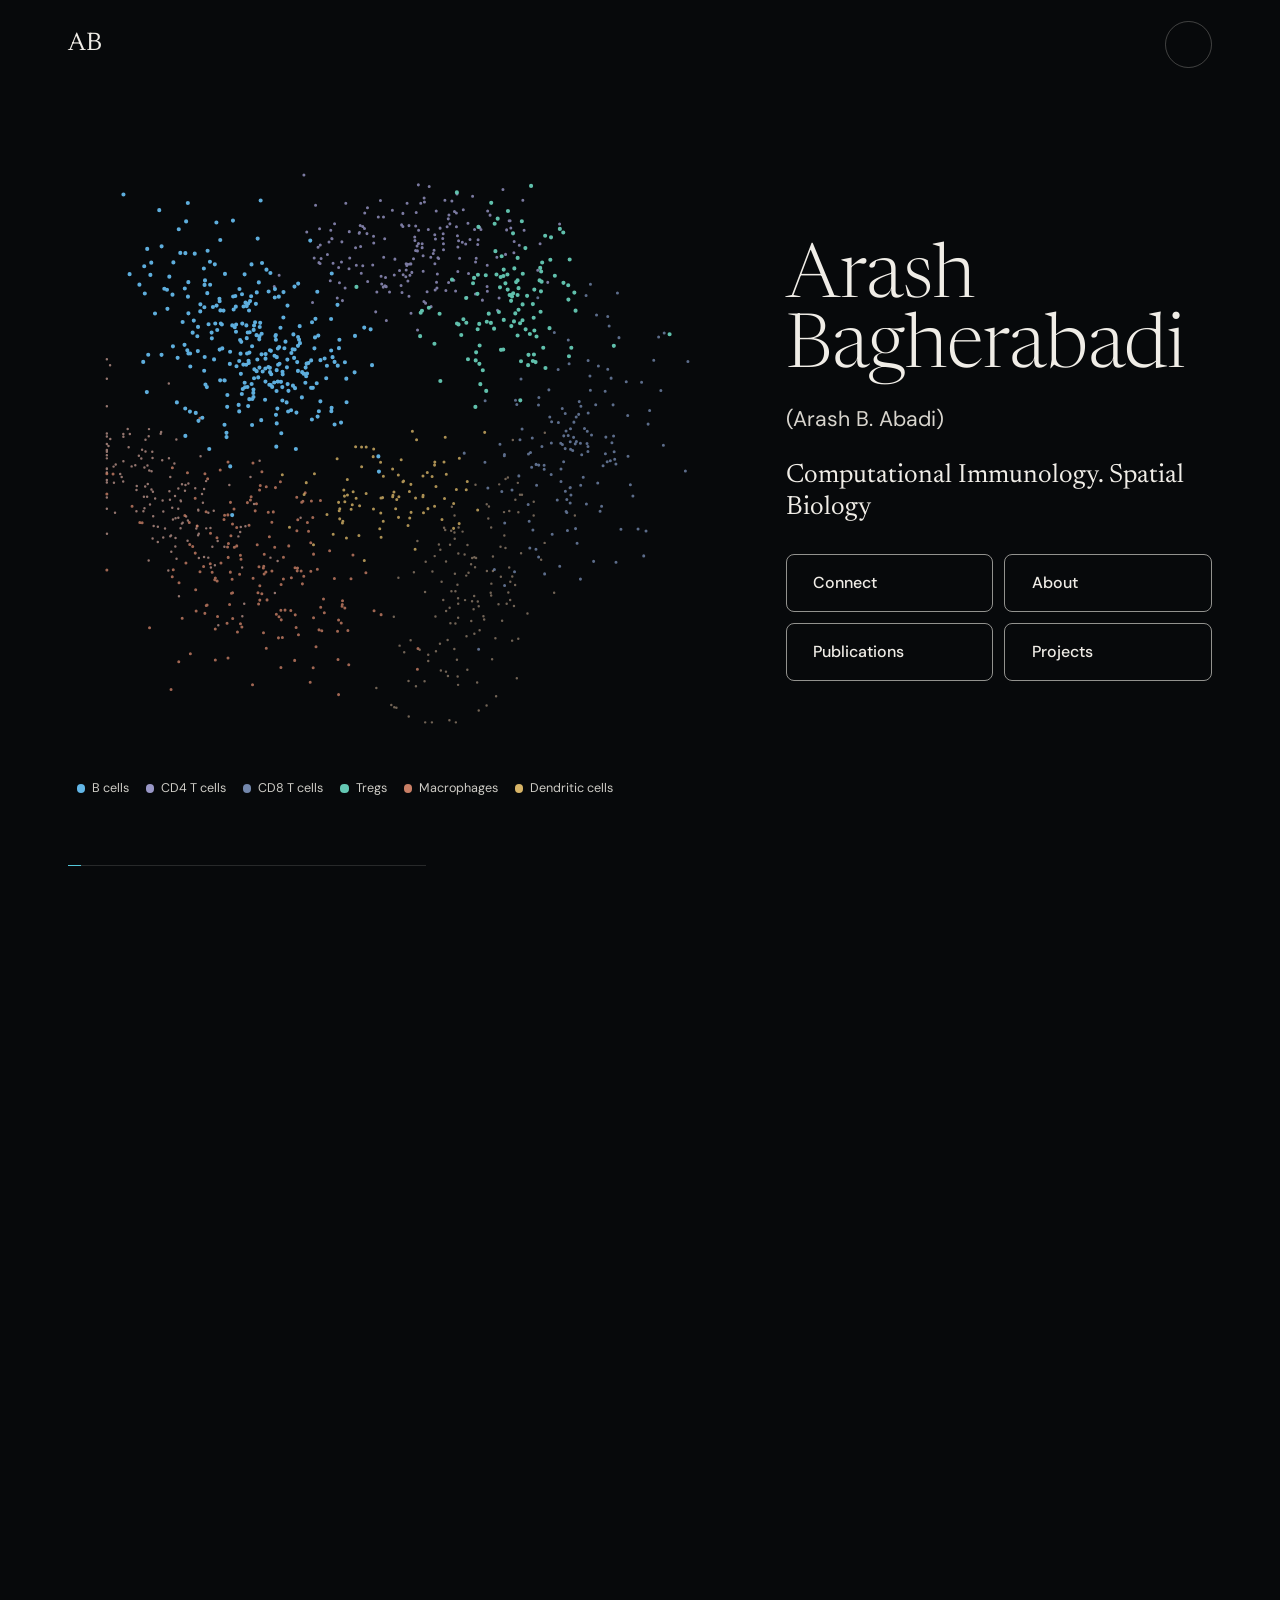
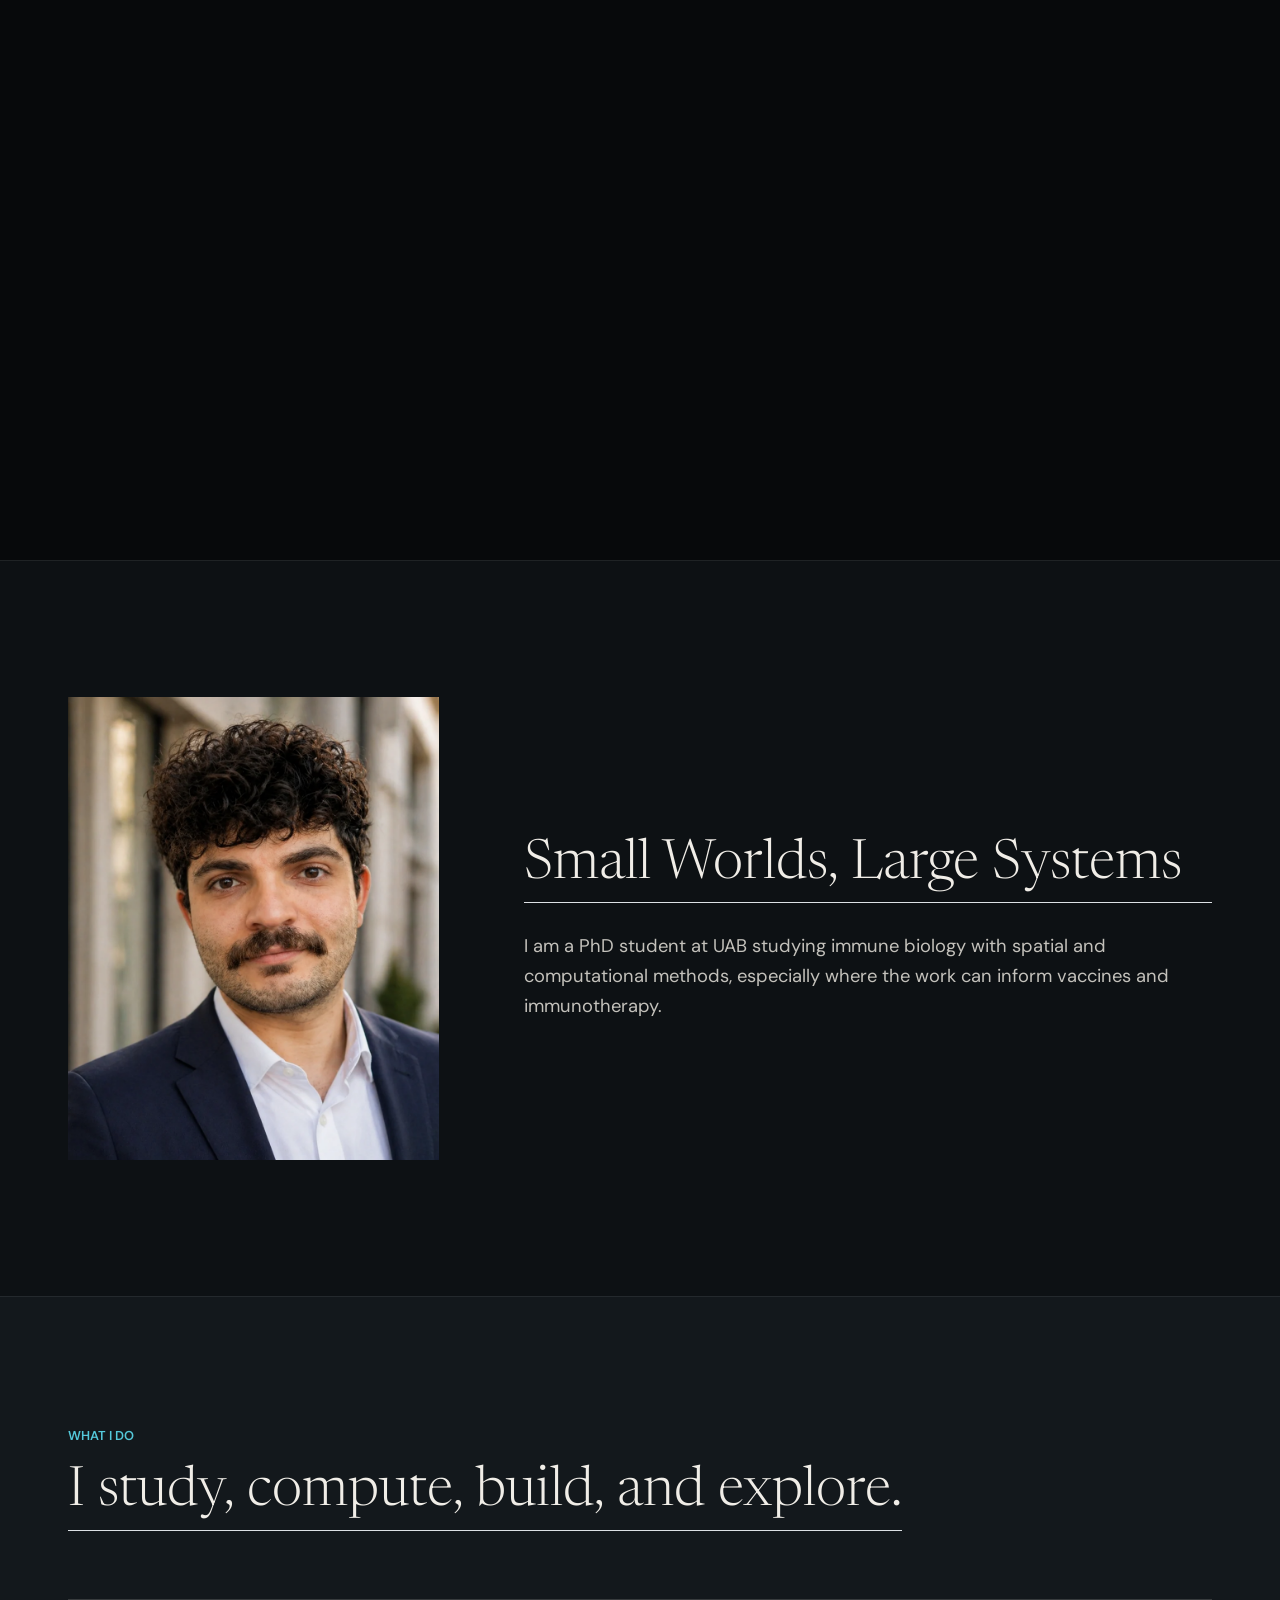
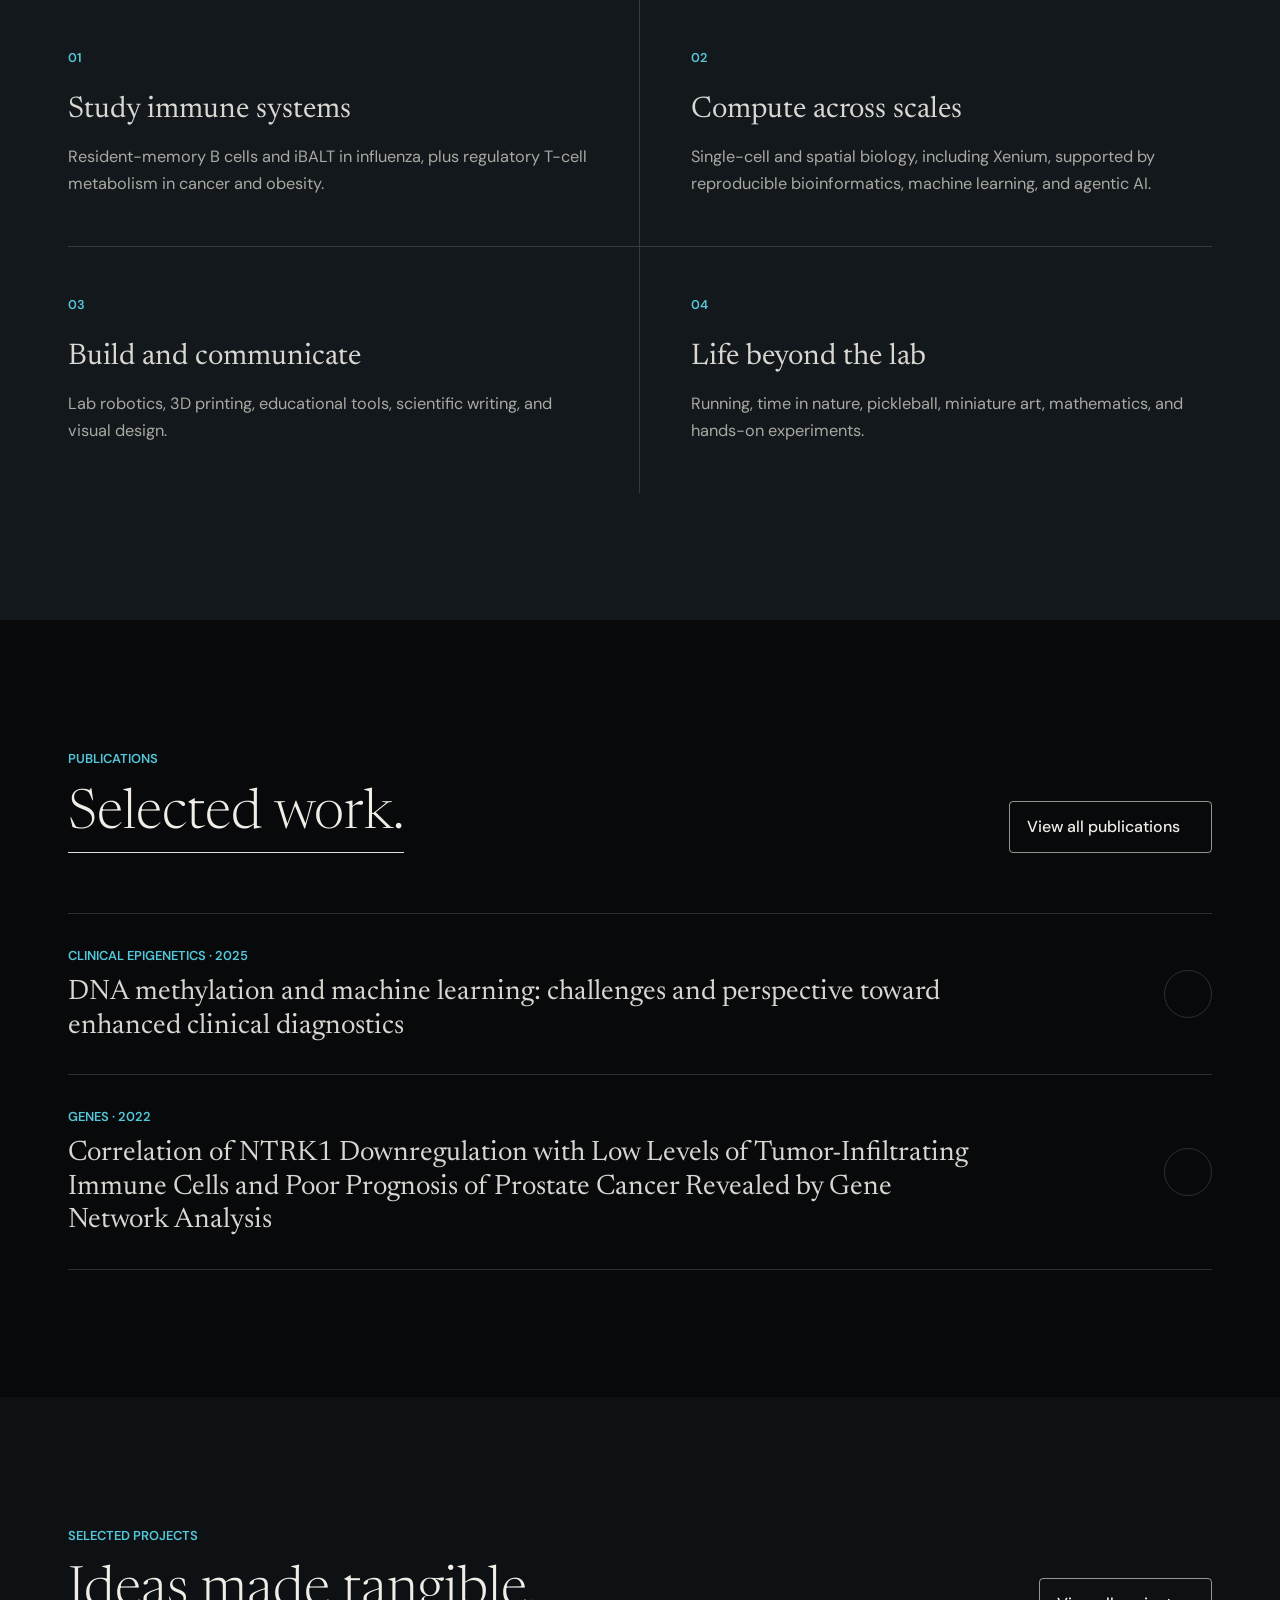
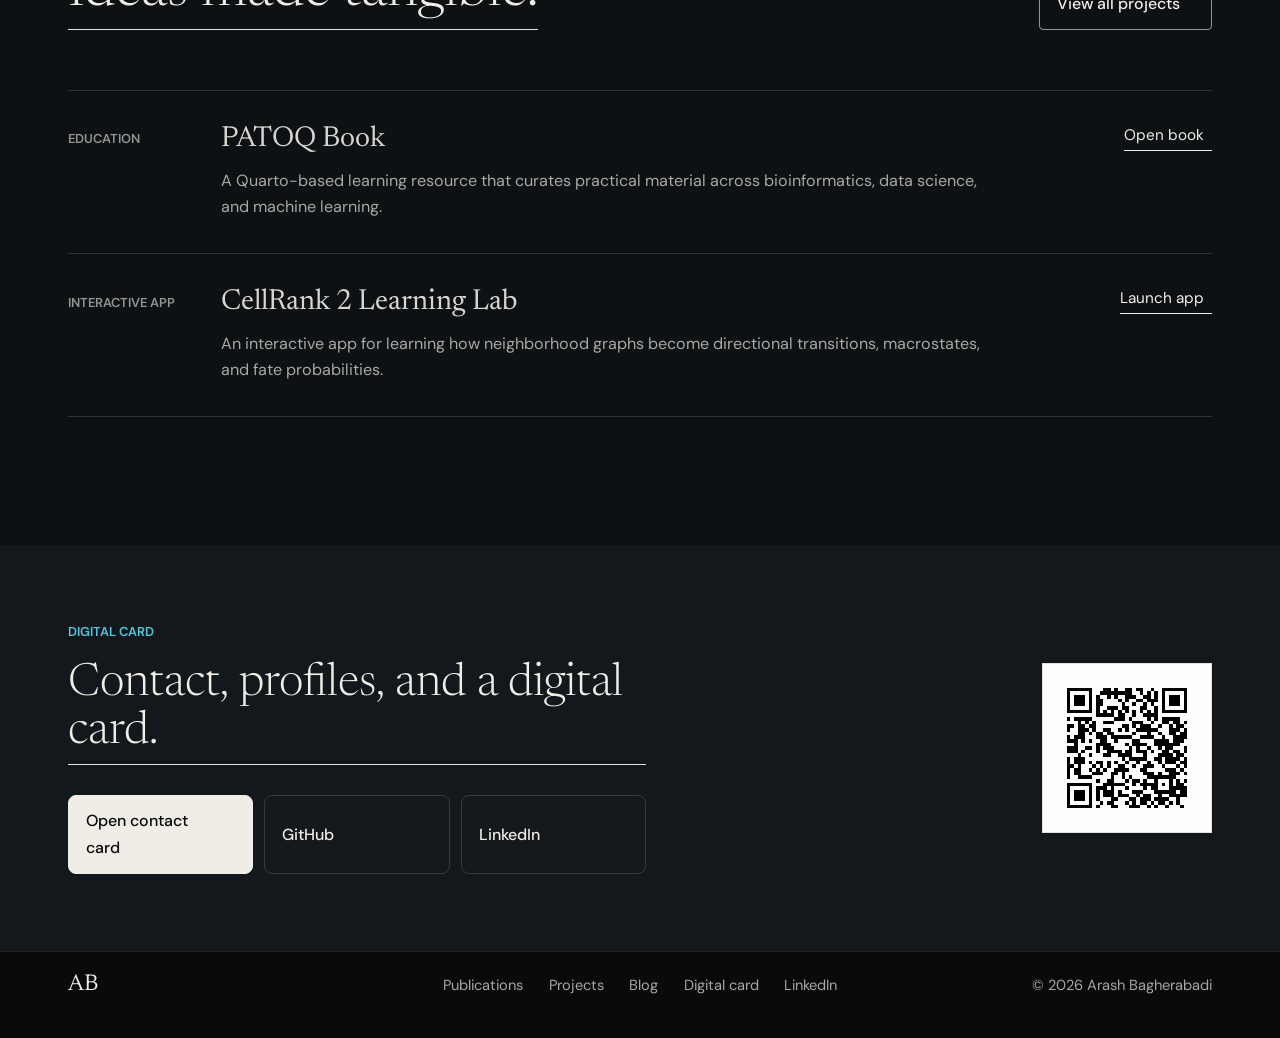
==== docs/index.html @ 936f06ff "animation updated" ====
<!DOCTYPE html>
<html xmlns="http://www.w3.org/1999/xhtml" lang="en" xml:lang="en"><head>

<meta charset="utf-8">
<meta name="generator" content="quarto-1.7.32">

<meta name="viewport" content="width=device-width, initial-scale=1.0, user-scalable=yes">

<meta name="description" content="Arash Bagherabadi (Arash B. Abadi) explores spatial biology, immunology, computation, scientific machine learning, robotics, and educational making.">

<title>Arash Bagherabadi</title>
<style>
code{white-space: pre-wrap;}
span.smallcaps{font-variant: small-caps;}
div.columns{display: flex; gap: min(4vw, 1.5em);}
div.column{flex: auto; overflow-x: auto;}
div.hanging-indent{margin-left: 1.5em; text-indent: -1.5em;}
ul.task-list{list-style: none;}
ul.task-list li input[type="checkbox"] {
  width: 0.8em;
  margin: 0 0.8em 0.2em -1em; /* quarto-specific, see https://github.com/quarto-dev/quarto-cli/issues/4556 */ 
  vertical-align: middle;
}
</style>


<script src="site_libs/quarto-nav/quarto-nav.js"></script>
<script src="site_libs/clipboard/clipboard.min.js"></script>
<script src="site_libs/quarto-search/autocomplete.umd.js"></script>
<script src="site_libs/quarto-search/fuse.min.js"></script>
<script src="site_libs/quarto-search/quarto-search.js"></script>
<meta name="quarto:offset" content="./">
<script src="site_libs/quarto-html/quarto.js" type="module"></script>
<script src="site_libs/quarto-html/tabsets/tabsets.js" type="module"></script>
<script src="site_libs/quarto-html/popper.min.js"></script>
<script src="site_libs/quarto-html/tippy.umd.min.js"></script>
<link href="site_libs/quarto-html/tippy.css" rel="stylesheet">
<link href="site_libs/quarto-html/quarto-syntax-highlighting-37eea08aefeeee20ff55810ff984fec1.css" rel="stylesheet" id="quarto-text-highlighting-styles">
<script src="site_libs/bootstrap/bootstrap.min.js"></script>
<link href="site_libs/bootstrap/bootstrap-icons.css" rel="stylesheet">
<link href="site_libs/bootstrap/bootstrap-7ab7eb6f69b5f1660abf394e13e363fe.min.css" rel="stylesheet" append-hash="true" id="quarto-bootstrap" data-mode="light">
<script id="quarto-search-options" type="application/json">{
  "location": "sidebar",
  "copy-button": false,
  "collapse-after": 3,
  "panel-placement": "start",
  "type": "textbox",
  "limit": 50,
  "keyboard-shortcut": [
    "f",
    "/",
    "s"
  ],
  "show-item-context": false,
  "language": {
    "search-no-results-text": "No results",
    "search-matching-documents-text": "matching documents",
    "search-copy-link-title": "Copy link to search",
    "search-hide-matches-text": "Hide additional matches",
    "search-more-match-text": "more match in this document",
    "search-more-matches-text": "more matches in this document",
    "search-clear-button-title": "Clear",
    "search-text-placeholder": "",
    "search-detached-cancel-button-title": "Cancel",
    "search-submit-button-title": "Submit",
    "search-label": "Search"
  }
}</script>


<link rel="stylesheet" href="styles.css">
<meta property="og:title" content="Arash Bagherabadi">
<meta property="og:description" content="Arash Bagherabadi (Arash B. Abadi) explores spatial biology, immunology, computation, scientific machine learning, robotics, and educational making.">
<meta property="og:image" content="https://arashabadi.github.io/images/hero-spatial-girih.webp">
<meta property="og:site_name" content="Arash Bagherabadi">
<meta name="twitter:title" content="Arash Bagherabadi">
<meta name="twitter:description" content="Arash Bagherabadi (Arash B. Abadi) explores spatial biology, immunology, computation, scientific machine learning, robotics, and educational making.">
<meta name="twitter:image" content="https://arashabadi.github.io/images/hero-spatial-girih.webp">
<meta name="twitter:card" content="summary_large_image">
</head>

<body class="home-page quarto-light">

<div id="quarto-search-results"></div>
<!-- content -->
<div id="quarto-content" class="quarto-container page-columns page-rows-contents page-layout-full">
<!-- sidebar -->
<!-- margin-sidebar -->
    
<!-- main -->
<main class="content column-page" id="quarto-document-content"><header id="title-block-header" class="quarto-title-block"><h1 class="title display-7">Arash Bagherabadi</h1></header>
<script type="application/ld+json">
{
  "@context": "https://schema.org",
  "@graph": [
    {
      "@type": "Person",
      "@id": "https://arashabadi.github.io/#person",
      "name": "Arash Bagherabadi",
      "alternateName": "Arash B. Abadi",
      "url": "https://arashabadi.github.io/",
      "image": "https://arashabadi.github.io/images/profile-professional.webp",
      "jobTitle": "PhD Student",
      "affiliation": {
        "@type": "CollegeOrUniversity",
        "name": "University of Alabama at Birmingham",
        "url": "https://www.uab.edu/"
      },
      "sameAs": [
        "https://orcid.org/0000-0003-3036-5687",
        "https://scholar.google.com/citations?user=Jk-OzNQAAAAJ&hl=en",
        "https://www.linkedin.com/in/arashbagherabadi",
        "https://github.com/arashabadi",
        "https://x.com/arash_b_abadi"
      ],
      "knowsAbout": [
        "Spatial biology",
        "Computational immunology",
        "Single-cell bioinformatics",
        "Machine learning",
        "Agentic AI",
        "Laboratory robotics",
        "3D printing",
        "Science education"
      ]
    },
    {
      "@type": "WebSite",
      "@id": "https://arashabadi.github.io/#website",
      "url": "https://arashabadi.github.io/",
      "name": "Arash Bagherabadi",
      "alternateName": "Small Worlds, Large Systems",
      "description": "Spatial biology, computational immunology, scientific machine learning, laboratory robotics, and educational making.",
      "inLanguage": "en",
      "author": { "@id": "https://arashabadi.github.io/#person" }
    }
  ]
}
</script>
<link rel="alternate" type="text/plain" href="./llms.txt" title="LLM site summary">

<header class="site-header" data-site-header="">
  <a class="site-wordmark no-external" href="index.html" target="_self" aria-label="Arash Bagherabadi home">AB</a>
  <div class="site-header-actions">
    <button class="site-menu-button" type="button" aria-expanded="false" aria-controls="site-menu" aria-label="Open navigation" title="Menu">
      <i class="bi bi-list" aria-hidden="true"></i>
    </button>
  </div>
  <div class="site-menu-backdrop" data-menu-close=""></div>
  <nav class="site-menu" id="site-menu" aria-label="Primary navigation" aria-hidden="true">
    <button class="site-menu-close" type="button" data-menu-close="" aria-label="Close navigation" title="Close">
      <i class="bi bi-x-lg" aria-hidden="true"></i>
    </button>
    <div class="site-menu-links">
      <a class="no-external" href="index.html#about" target="_self">About</a>
      <a class="no-external" href="index.html#practice" target="_self">What I do</a>
      <a class="no-external" href="index.html#publications" target="_self">Publications</a>
      <a class="no-external" href="index.html#projects" target="_self">Projects</a>
      <a class="no-external" href="blog.html" target="_self">Blog</a>
      <a class="no-external" href="connect.html" target="_self">Connect</a>
    </div>
    <div class="site-menu-social">
      <a href="https://github.com/arashabadi" aria-label="GitHub"><i class="bi bi-github" aria-hidden="true"></i></a>
      <a href="https://www.linkedin.com/in/arashbagherabadi" aria-label="LinkedIn"><i class="bi bi-linkedin" aria-hidden="true"></i></a>
      <a href="https://x.com/arash_b_abadi" aria-label="X"><i class="bi bi-twitter-x" aria-hidden="true"></i></a>
    </div>
  </nav>
</header>

<header id="title-block-header">


</header>


<script type="application/ld+json">
{
  "@context": "https://schema.org",
  "@type": "ProfilePage",
  "@id": "https://arashabadi.github.io/#profile-page",
  "url": "https://arashabadi.github.io/",
  "name": "Arash Bagherabadi (Arash B. Abadi)",
  "description": "Spatial biology, computational immunology, scientific machine learning, laboratory robotics, and educational making.",
  "inLanguage": "en",
  "dateModified": "2026-08-12",
  "isPartOf": { "@id": "https://arashabadi.github.io/#website" },
  "mainEntity": { "@id": "https://arashabadi.github.io/#person" },
  "primaryImageOfPage": {
    "@type": "ImageObject",
    "url": "https://arashabadi.github.io/images/hero-spatial-girih.webp"
  }
}
</script>

<div class="home-shell">
  <section class="hero" data-spatial-intro="" aria-labelledby="hero-title">
    <div class="hero-sticky">
      <div class="hero-visual">
        <div class="hero-cell-stage" data-hero-cells="" role="img" aria-label="Animated immune cell populations reorganizing into an abstract iBALT-inspired spatial pattern"></div>

        <div class="cell-legend" aria-label="Immune cell populations">
          <span><i class="legend-swatch legend-b-cell" aria-hidden="true"></i>B cells</span>
          <span><i class="legend-swatch legend-cd4" aria-hidden="true"></i>CD4 T cells</span>
          <span><i class="legend-swatch legend-cd8" aria-hidden="true"></i>CD8 T cells</span>
          <span><i class="legend-swatch legend-treg" aria-hidden="true"></i>Tregs</span>
          <span><i class="legend-swatch legend-macrophage" aria-hidden="true"></i>Macrophages</span>
          <span><i class="legend-swatch legend-dendritic" aria-hidden="true"></i>Dendritic cells</span>
        </div>

      </div>

      <div class="hero-copy">
        <h1 id="hero-title">Arash<br>Bagherabadi <span class="alternate-name">(Arash B. Abadi)</span></h1>
        <p class="hero-role">Computational Immunology. Spatial Biology</p>
        <div class="hero-actions">
          <a class="primary-action no-external" href="#connect" target="_self">
            <span class="hero-action-label"><i class="bi bi-person-vcard" aria-hidden="true"></i><span>Connect</span></span>
            <i class="bi bi-arrow-down" aria-hidden="true"></i>
          </a>
          <a class="primary-action no-external" href="#about" target="_self">
            <span class="hero-action-label"><i class="bi bi-person" aria-hidden="true"></i><span>About</span></span>
            <i class="bi bi-arrow-down" aria-hidden="true"></i>
          </a>
          <a class="primary-action no-external" href="#publications" target="_self">
            <span class="hero-action-label"><i class="bi bi-journal-text" aria-hidden="true"></i><span>Publications</span></span>
            <i class="bi bi-arrow-down" aria-hidden="true"></i>
          </a>
          <a class="primary-action no-external" href="#projects" target="_self">
            <span class="hero-action-label"><i class="bi bi-grid-3x3-gap" aria-hidden="true"></i><span>Projects</span></span>
            <i class="bi bi-arrow-down" aria-hidden="true"></i>
          </a>
        </div>
      </div>

      <div class="hero-progress" aria-hidden="true"><span data-hero-progress=""></span></div>
      <a class="scroll-cue no-external" href="#about" target="_self" aria-label="Continue to About">
        <i class="bi bi-arrow-down" aria-hidden="true"></i>
      </a>
    </div>
  </section>

  <section class="about-band" id="about" aria-labelledby="about-title">
    <div class="section-inner about-layout">
      <figure class="portrait-frame figure">
        <img src="images/profile-professional.webp" alt="Portrait of Arash Bagherabadi" loading="lazy" class="figure-img">
      </figure>

      <div class="about-copy">
        <h2 id="about-title">Small Worlds, Large Systems</h2>
        <p class="about-intro">I am a PhD student at UAB studying immune biology with spatial and computational methods, especially where the work can inform vaccines and immunotherapy.</p>
      </div>
    </div>
  </section>

  <section class="practice-band" id="practice" aria-labelledby="practice-title">
    <div class="section-inner">
      <div class="section-heading-row practice-heading">
        <div>
          <p class="eyebrow">What I do</p>
          <h2 id="practice-title">I study, compute, build, and explore.</h2>
        </div>
      </div>

      <div class="practice-grid">
        <article class="practice-item">
          <span>01</span>
          <h3>Study immune systems</h3>
          <p>Resident-memory B cells and iBALT in influenza, plus regulatory T-cell metabolism in cancer and obesity.</p>
        </article>
        <article class="practice-item">
          <span>02</span>
          <h3>Compute across scales</h3>
          <p>Single-cell and spatial biology, including Xenium, supported by reproducible bioinformatics, machine learning, and agentic AI.</p>
        </article>
        <article class="practice-item">
          <span>03</span>
          <h3>Build and communicate</h3>
          <p>Lab robotics, 3D printing, educational tools, scientific writing, and visual design.</p>
        </article>
        <article class="practice-item">
          <span>04</span>
          <h3>Life beyond the lab</h3>
          <p>Running, time in nature, pickleball, miniature art, mathematics, and hands-on experiments.</p>
        </article>
      </div>
    </div>
  </section>

  <section class="publications-band" id="publications" aria-labelledby="publications-title">
    <div class="section-inner">
      <div class="section-heading-row publications-heading">
        <div>
          <p class="eyebrow">Publications</p>
          <h2 id="publications-title">Selected work.</h2>
        </div>
        <a class="primary-action" href="publications.html" target="_blank" rel="noopener">View all publications <i class="bi bi-arrow-up-right" aria-hidden="true"></i></a>
      </div>

      <div class="publication-list">
        <article class="publication-row">
          <div>
            <p class="publication-meta">Clinical Epigenetics <span aria-hidden="true">·</span> 2025</p>
            <h3>DNA methylation and machine learning: challenges and perspective toward enhanced clinical diagnostics</h3>
          </div>
          <a href="https://link.springer.com/article/10.1186/s13148-025-01967-0" aria-label="Open publication in Clinical Epigenetics"><i class="bi bi-arrow-up-right" aria-hidden="true"></i></a>
        </article>
        <article class="publication-row">
          <div>
            <p class="publication-meta">Genes <span aria-hidden="true">·</span> 2022</p>
            <h3>Correlation of NTRK1 Downregulation with Low Levels of Tumor-Infiltrating Immune Cells and Poor Prognosis of Prostate Cancer Revealed by Gene Network Analysis</h3>
          </div>
          <a href="https://www.mdpi.com/2073-4425/13/5/840" aria-label="Open NTRK1 publication in Genes"><i class="bi bi-arrow-up-right" aria-hidden="true"></i></a>
        </article>
      </div>
    </div>
  </section>

  <section class="projects-band" id="projects" aria-labelledby="projects-title">
    <div class="section-inner">
      <div class="section-heading-row projects-heading">
        <div>
          <p class="eyebrow">Selected projects</p>
          <h2 id="projects-title">Ideas made tangible.</h2>
        </div>
        <a class="primary-action no-external" href="projects.html" target="_self">View all projects <i class="bi bi-arrow-right" aria-hidden="true"></i></a>
      </div>

      <div class="project-list">
        <article class="project-row">
          <p class="project-kind">Education</p>
          <div class="project-copy">
            <h3>PATOQ Book</h3>
            <p>A Quarto-based learning resource that curates practical material across bioinformatics, data science, and machine learning.</p>
          </div>
          <a class="project-link" href="https://arashabadi.github.io/patoq/">Open book <i class="bi bi-arrow-up-right" aria-hidden="true"></i></a>
        </article>
        <article class="project-row">
          <p class="project-kind">Interactive app</p>
          <div class="project-copy">
            <h3>CellRank 2 Learning Lab</h3>
            <p>An interactive app for learning how neighborhood graphs become directional transitions, macrostates, and fate probabilities.</p>
          </div>
          <a class="project-link" href="https://arashabadi.github.io/cellrank2-learning-lab/">Launch app <i class="bi bi-arrow-up-right" aria-hidden="true"></i></a>
        </article>
      </div>
    </div>
  </section>

  <section class="connect-band connect-compact" id="connect" aria-labelledby="connect-title">
    <div class="section-inner connect-layout">
      <div class="connect-copy">
        <p class="eyebrow">Digital card</p>
        <h2 id="connect-title">Contact, profiles, and a digital card.</h2>
        <div class="connect-actions">
          <a class="dark-action no-external" href="connect.html" target="_self">
            <span>Open contact card</span>
            <i class="bi bi-arrow-right" aria-hidden="true"></i>
          </a>
          <a class="outline-action" href="https://github.com/arashabadi" rel="me noopener">
            <span>GitHub</span>
            <i class="bi bi-github" aria-hidden="true"></i>
          </a>
          <a class="outline-action" href="https://www.linkedin.com/in/arashbagherabadi" rel="me noopener">
            <span>LinkedIn</span>
            <i class="bi bi-linkedin" aria-hidden="true"></i>
          </a>
        </div>
      </div>

      <a class="qr-tool no-external" href="connect.html" target="_self" aria-label="Open Arash Bagherabadi's digital contact card">
        <div class="qr-frame">
          <img src="images/contact-qr.svg" alt="QR code for the digital contact card" loading="lazy">
        </div>
      </a>
    </div>
  </section>
</div>



</main> <!-- /main -->
<footer class="site-footer">
  <a class="site-footer-mark no-external" href="index.html" target="_self">AB</a>
  <nav aria-label="Footer navigation">
    <a class="no-external" href="index.html#publications" target="_self">Publications</a>
    <a class="no-external" href="index.html#projects" target="_self">Projects</a>
    <a class="no-external" href="blog.html" target="_self">Blog</a>
    <a class="no-external" href="connect.html" target="_self">Digital card</a>
    <a href="https://www.linkedin.com/in/arashbagherabadi" rel="me noopener">LinkedIn</a>
  </nav>
  <p>© 2026 Arash Bagherabadi</p>
</footer>

<script>
(function () {
  const body = document.body;
  const header = document.querySelector('[data-site-header]');
  const menu = document.getElementById('site-menu');
  const menuButton = document.querySelector('.site-menu-button');
  const menuClosers = document.querySelectorAll('[data-menu-close]');

  function setMenu(open) {
    if (!menu || !menuButton) return;
    body.classList.toggle('menu-open', open);
    menu.classList.toggle('is-open', open);
    menu.setAttribute('aria-hidden', String(!open));
    menuButton.setAttribute('aria-expanded', String(open));
    menuButton.setAttribute('aria-label', open ? 'Close navigation' : 'Open navigation');
    if (open) {
      const firstLink = menu.querySelector('a');
      window.setTimeout(function () { firstLink && firstLink.focus(); }, 150);
    } else {
      menuButton.focus({ preventScroll: true });
    }
  }

  menuButton && menuButton.addEventListener('click', function () {
    setMenu(menuButton.getAttribute('aria-expanded') !== 'true');
  });
  menuClosers.forEach(function (closer) {
    closer.addEventListener('click', function () { setMenu(false); });
  });
  menu && menu.querySelectorAll('a').forEach(function (link) {
    link.addEventListener('click', function () { setMenu(false); });
  });

  window.addEventListener('scroll', function () {
    header && header.classList.toggle('is-scrolled', window.scrollY > 24);
  }, { passive: true });

  document.addEventListener('keydown', function (event) {
    if (event.key === 'Escape') {
      setMenu(false);
      const dialog = document.getElementById('save-contact-dialog');
      if (dialog && dialog.open) dialog.close();
    }
  });

  const dialog = document.getElementById('save-contact-dialog');
  if (dialog) {
    let promptScrollY = window.scrollY;
    dialog.querySelectorAll('[data-dialog-close]').forEach(function (button) {
      button.addEventListener('click', function () { dialog.close(); });
    });
    dialog.addEventListener('click', function (event) {
      if (event.target === dialog) dialog.close();
    });
    dialog.addEventListener('close', function () {
      window.scrollTo(0, promptScrollY);
    });

    const mobileLike = window.matchMedia('(pointer: coarse)').matches || window.innerWidth <= 900;
    const forcePrompt = new URLSearchParams(window.location.search).get('prompt') === '1';
    if (mobileLike && (forcePrompt || !window.sessionStorage.getItem('arash-contact-prompt-seen'))) {
      if (!forcePrompt) window.sessionStorage.setItem('arash-contact-prompt-seen', 'true');
      window.setTimeout(function () {
        promptScrollY = window.scrollY;
        dialog.showModal();
        const saveAction = dialog.querySelector('.dark-action');
        saveAction && saveAction.focus({ preventScroll: true });
      }, 550);
    }
  }

})();
</script>
<script type="module">
  if (document.querySelector('[data-hero-cells]')) {
    import('./assets/hero-cells.js');
  }
</script>
<script id="quarto-html-after-body" type="application/javascript">
  window.document.addEventListener("DOMContentLoaded", function (event) {
    const isCodeAnnotation = (el) => {
      for (const clz of el.classList) {
        if (clz.startsWith('code-annotation-')) {                     
          return true;
        }
      }
      return false;
    }
    const onCopySuccess = function(e) {
      // button target
      const button = e.trigger;
      // don't keep focus
      button.blur();
      // flash "checked"
      button.classList.add('code-copy-button-checked');
      var currentTitle = button.getAttribute("title");
      button.setAttribute("title", "Copied!");
      let tooltip;
      if (window.bootstrap) {
        button.setAttribute("data-bs-toggle", "tooltip");
        button.setAttribute("data-bs-placement", "left");
        button.setAttribute("data-bs-title", "Copied!");
        tooltip = new bootstrap.Tooltip(button, 
          { trigger: "manual", 
            customClass: "code-copy-button-tooltip",
            offset: [0, -8]});
        tooltip.show();    
      }
      setTimeout(function() {
        if (tooltip) {
          tooltip.hide();
          button.removeAttribute("data-bs-title");
          button.removeAttribute("data-bs-toggle");
          button.removeAttribute("data-bs-placement");
        }
        button.setAttribute("title", currentTitle);
        button.classList.remove('code-copy-button-checked');
      }, 1000);
      // clear code selection
      e.clearSelection();
    }
    const getTextToCopy = function(trigger) {
        const codeEl = trigger.previousElementSibling.cloneNode(true);
        for (const childEl of codeEl.children) {
          if (isCodeAnnotation(childEl)) {
            childEl.remove();
          }
        }
        return codeEl.innerText;
    }
    const clipboard = new window.ClipboardJS('.code-copy-button:not([data-in-quarto-modal])', {
      text: getTextToCopy
    });
    clipboard.on('success', onCopySuccess);
    if (window.document.getElementById('quarto-embedded-source-code-modal')) {
      const clipboardModal = new window.ClipboardJS('.code-copy-button[data-in-quarto-modal]', {
        text: getTextToCopy,
        container: window.document.getElementById('quarto-embedded-source-code-modal')
      });
      clipboardModal.on('success', onCopySuccess);
    }
      var localhostRegex = new RegExp(/^(?:http|https):\/\/localhost\:?[0-9]*\//);
      var mailtoRegex = new RegExp(/^mailto:/);
        var filterRegex = new RegExp("https:\/\/arashabadi\.github\.io");
      var isInternal = (href) => {
          return filterRegex.test(href) || localhostRegex.test(href) || mailtoRegex.test(href);
      }
      // Inspect non-navigation links and adorn them if external
     var links = window.document.querySelectorAll('a[href]:not(.nav-link):not(.navbar-brand):not(.toc-action):not(.sidebar-link):not(.sidebar-item-toggle):not(.pagination-link):not(.no-external):not([aria-hidden]):not(.dropdown-item):not(.quarto-navigation-tool):not(.about-link)');
      for (var i=0; i<links.length; i++) {
        const link = links[i];
        if (!isInternal(link.href)) {
          // undo the damage that might have been done by quarto-nav.js in the case of
          // links that we want to consider external
          if (link.dataset.originalHref !== undefined) {
            link.href = link.dataset.originalHref;
          }
            // target, if specified
            link.setAttribute("target", "_blank");
            if (link.getAttribute("rel") === null) {
              link.setAttribute("rel", "noopener");
            }
        }
      }
    function tippyHover(el, contentFn, onTriggerFn, onUntriggerFn) {
      const config = {
        allowHTML: true,
        maxWidth: 500,
        delay: 100,
        arrow: false,
        appendTo: function(el) {
            return el.parentElement;
        },
        interactive: true,
        interactiveBorder: 10,
        theme: 'quarto',
        placement: 'bottom-start',
      };
      if (contentFn) {
        config.content = contentFn;
      }
      if (onTriggerFn) {
        config.onTrigger = onTriggerFn;
      }
      if (onUntriggerFn) {
        config.onUntrigger = onUntriggerFn;
      }
      window.tippy(el, config); 
    }
    const noterefs = window.document.querySelectorAll('a[role="doc-noteref"]');
    for (var i=0; i<noterefs.length; i++) {
      const ref = noterefs[i];
      tippyHover(ref, function() {
        // use id or data attribute instead here
        let href = ref.getAttribute('data-footnote-href') || ref.getAttribute('href');
        try { href = new URL(href).hash; } catch {}
        const id = href.replace(/^#\/?/, "");
        const note = window.document.getElementById(id);
        if (note) {
          return note.innerHTML;
        } else {
          return "";
        }
      });
    }
    const xrefs = window.document.querySelectorAll('a.quarto-xref');
    const processXRef = (id, note) => {
      // Strip column container classes
      const stripColumnClz = (el) => {
        el.classList.remove("page-full", "page-columns");
        if (el.children) {
          for (const child of el.children) {
            stripColumnClz(child);
          }
        }
      }
      stripColumnClz(note)
      if (id === null || id.startsWith('sec-')) {
        // Special case sections, only their first couple elements
        const container = document.createElement("div");
        if (note.children && note.children.length > 2) {
          container.appendChild(note.children[0].cloneNode(true));
          for (let i = 1; i < note.children.length; i++) {
            const child = note.children[i];
            if (child.tagName === "P" && child.innerText === "") {
              continue;
            } else {
              container.appendChild(child.cloneNode(true));
              break;
            }
          }
          if (window.Quarto?.typesetMath) {
            window.Quarto.typesetMath(container);
          }
          return container.innerHTML
        } else {
          if (window.Quarto?.typesetMath) {
            window.Quarto.typesetMath(note);
          }
          return note.innerHTML;
        }
      } else {
        // Remove any anchor links if they are present
        const anchorLink = note.querySelector('a.anchorjs-link');
        if (anchorLink) {
          anchorLink.remove();
        }
        if (window.Quarto?.typesetMath) {
          window.Quarto.typesetMath(note);
        }
        if (note.classList.contains("callout")) {
          return note.outerHTML;
        } else {
          return note.innerHTML;
        }
      }
    }
    for (var i=0; i<xrefs.length; i++) {
      const xref = xrefs[i];
      tippyHover(xref, undefined, function(instance) {
        instance.disable();
        let url = xref.getAttribute('href');
        let hash = undefined; 
        if (url.startsWith('#')) {
          hash = url;
        } else {
          try { hash = new URL(url).hash; } catch {}
        }
        if (hash) {
          const id = hash.replace(/^#\/?/, "");
          const note = window.document.getElementById(id);
          if (note !== null) {
            try {
              const html = processXRef(id, note.cloneNode(true));
              instance.setContent(html);
            } finally {
              instance.enable();
              instance.show();
            }
          } else {
            // See if we can fetch this
            fetch(url.split('#')[0])
            .then(res => res.text())
            .then(html => {
              const parser = new DOMParser();
              const htmlDoc = parser.parseFromString(html, "text/html");
              const note = htmlDoc.getElementById(id);
              if (note !== null) {
                const html = processXRef(id, note);
                instance.setContent(html);
              } 
            }).finally(() => {
              instance.enable();
              instance.show();
            });
          }
        } else {
          // See if we can fetch a full url (with no hash to target)
          // This is a special case and we should probably do some content thinning / targeting
          fetch(url)
          .then(res => res.text())
          .then(html => {
            const parser = new DOMParser();
            const htmlDoc = parser.parseFromString(html, "text/html");
            const note = htmlDoc.querySelector('main.content');
            if (note !== null) {
              // This should only happen for chapter cross references
              // (since there is no id in the URL)
              // remove the first header
              if (note.children.length > 0 && note.children[0].tagName === "HEADER") {
                note.children[0].remove();
              }
              const html = processXRef(null, note);
              instance.setContent(html);
            } 
          }).finally(() => {
            instance.enable();
            instance.show();
          });
        }
      }, function(instance) {
      });
    }
        let selectedAnnoteEl;
        const selectorForAnnotation = ( cell, annotation) => {
          let cellAttr = 'data-code-cell="' + cell + '"';
          let lineAttr = 'data-code-annotation="' +  annotation + '"';
          const selector = 'span[' + cellAttr + '][' + lineAttr + ']';
          return selector;
        }
        const selectCodeLines = (annoteEl) => {
          const doc = window.document;
          const targetCell = annoteEl.getAttribute("data-target-cell");
          const targetAnnotation = annoteEl.getAttribute("data-target-annotation");
          const annoteSpan = window.document.querySelector(selectorForAnnotation(targetCell, targetAnnotation));
          const lines = annoteSpan.getAttribute("data-code-lines").split(",");
          const lineIds = lines.map((line) => {
            return targetCell + "-" + line;
          })
          let top = null;
          let height = null;
          let parent = null;
          if (lineIds.length > 0) {
              //compute the position of the single el (top and bottom and make a div)
              const el = window.document.getElementById(lineIds[0]);
              top = el.offsetTop;
              height = el.offsetHeight;
              parent = el.parentElement.parentElement;
            if (lineIds.length > 1) {
              const lastEl = window.document.getElementById(lineIds[lineIds.length - 1]);
              const bottom = lastEl.offsetTop + lastEl.offsetHeight;
              height = bottom - top;
            }
            if (top !== null && height !== null && parent !== null) {
              // cook up a div (if necessary) and position it 
              let div = window.document.getElementById("code-annotation-line-highlight");
              if (div === null) {
                div = window.document.createElement("div");
                div.setAttribute("id", "code-annotation-line-highlight");
                div.style.position = 'absolute';
                parent.appendChild(div);
              }
              div.style.top = top - 2 + "px";
              div.style.height = height + 4 + "px";
              div.style.left = 0;
              let gutterDiv = window.document.getElementById("code-annotation-line-highlight-gutter");
              if (gutterDiv === null) {
                gutterDiv = window.document.createElement("div");
                gutterDiv.setAttribute("id", "code-annotation-line-highlight-gutter");
                gutterDiv.style.position = 'absolute';
                const codeCell = window.document.getElementById(targetCell);
                const gutter = codeCell.querySelector('.code-annotation-gutter');
                gutter.appendChild(gutterDiv);
              }
              gutterDiv.style.top = top - 2 + "px";
              gutterDiv.style.height = height + 4 + "px";
            }
            selectedAnnoteEl = annoteEl;
          }
        };
        const unselectCodeLines = () => {
          const elementsIds = ["code-annotation-line-highlight", "code-annotation-line-highlight-gutter"];
          elementsIds.forEach((elId) => {
            const div = window.document.getElementById(elId);
            if (div) {
              div.remove();
            }
          });
          selectedAnnoteEl = undefined;
        };
          // Handle positioning of the toggle
      window.addEventListener(
        "resize",
        throttle(() => {
          elRect = undefined;
          if (selectedAnnoteEl) {
            selectCodeLines(selectedAnnoteEl);
          }
        }, 10)
      );
      function throttle(fn, ms) {
      let throttle = false;
      let timer;
        return (...args) => {
          if(!throttle) { // first call gets through
              fn.apply(this, args);
              throttle = true;
          } else { // all the others get throttled
              if(timer) clearTimeout(timer); // cancel #2
              timer = setTimeout(() => {
                fn.apply(this, args);
                timer = throttle = false;
              }, ms);
          }
        };
      }
        // Attach click handler to the DT
        const annoteDls = window.document.querySelectorAll('dt[data-target-cell]');
        for (const annoteDlNode of annoteDls) {
          annoteDlNode.addEventListener('click', (event) => {
            const clickedEl = event.target;
            if (clickedEl !== selectedAnnoteEl) {
              unselectCodeLines();
              const activeEl = window.document.querySelector('dt[data-target-cell].code-annotation-active');
              if (activeEl) {
                activeEl.classList.remove('code-annotation-active');
              }
              selectCodeLines(clickedEl);
              clickedEl.classList.add('code-annotation-active');
            } else {
              // Unselect the line
              unselectCodeLines();
              clickedEl.classList.remove('code-annotation-active');
            }
          });
        }
    const findCites = (el) => {
      const parentEl = el.parentElement;
      if (parentEl) {
        const cites = parentEl.dataset.cites;
        if (cites) {
          return {
            el,
            cites: cites.split(' ')
          };
        } else {
          return findCites(el.parentElement)
        }
      } else {
        return undefined;
      }
    };
    var bibliorefs = window.document.querySelectorAll('a[role="doc-biblioref"]');
    for (var i=0; i<bibliorefs.length; i++) {
      const ref = bibliorefs[i];
      const citeInfo = findCites(ref);
      if (citeInfo) {
        tippyHover(citeInfo.el, function() {
          var popup = window.document.createElement('div');
          citeInfo.cites.forEach(function(cite) {
            var citeDiv = window.document.createElement('div');
            citeDiv.classList.add('hanging-indent');
            citeDiv.classList.add('csl-entry');
            var biblioDiv = window.document.getElementById('ref-' + cite);
            if (biblioDiv) {
              citeDiv.innerHTML = biblioDiv.innerHTML;
            }
            popup.appendChild(citeDiv);
          });
          return popup.innerHTML;
        });
      }
    }
  });
  </script>
</div> <!-- /content -->




</body></html>
---- docs/site_libs/quarto-html/quarto-syntax-highlighting-37eea08aefeeee20ff55810ff984fec1.css ----
/* quarto syntax highlight colors */
:root {
  --quarto-hl-ot-color: #003B4F;
  --quarto-hl-at-color: #657422;
  --quarto-hl-ss-color: #20794D;
  --quarto-hl-an-color: #5E5E5E;
  --quarto-hl-fu-color: #4758AB;
  --quarto-hl-st-color: #20794D;
  --quarto-hl-cf-color: #003B4F;
  --quarto-hl-op-color: #5E5E5E;
  --quarto-hl-er-color: #AD0000;
  --quarto-hl-bn-color: #AD0000;
  --quarto-hl-al-color: #AD0000;
  --quarto-hl-va-color: #111111;
  --quarto-hl-bu-color: inherit;
  --quarto-hl-ex-color: inherit;
  --quarto-hl-pp-color: #AD0000;
  --quarto-hl-in-color: #5E5E5E;
  --quarto-hl-vs-color: #20794D;
  --quarto-hl-wa-color: #5E5E5E;
  --quarto-hl-do-color: #5E5E5E;
  --quarto-hl-im-color: #00769E;
  --quarto-hl-ch-color: #20794D;
  --quarto-hl-dt-color: #AD0000;
  --quarto-hl-fl-color: #AD0000;
  --quarto-hl-co-color: #5E5E5E;
  --quarto-hl-cv-color: #5E5E5E;
  --quarto-hl-cn-color: #8f5902;
  --quarto-hl-sc-color: #5E5E5E;
  --quarto-hl-dv-color: #AD0000;
  --quarto-hl-kw-color: #003B4F;
}

/* other quarto variables */
:root {
  --quarto-font-monospace: SFMono-Regular, Menlo, Monaco, Consolas, "Liberation Mono", "Courier New", monospace;
}

/* syntax highlight based on Pandoc's rules */
pre > code.sourceCode > span {
  color: #003B4F;
}

code.sourceCode > span {
  color: #003B4F;
}

div.sourceCode,
div.sourceCode pre.sourceCode {
  color: #003B4F;
}

/* Normal */
code span {
  color: #003B4F;
}

/* Alert */
code span.al {
  color: #AD0000;
  font-style: inherit;
}

/* Annotation */
code span.an {
  color: #5E5E5E;
  font-style: inherit;
}

/* Attribute */
code span.at {
  color: #657422;
  font-style: inherit;
}

/* BaseN */
code span.bn {
  color: #AD0000;
  font-style: inherit;
}

/* BuiltIn */
code span.bu {
  font-style: inherit;
}

/* ControlFlow */
code span.cf {
  color: #003B4F;
  font-weight: bold;
  font-style: inherit;
}

/* Char */
code span.ch {
  color: #20794D;
  font-style: inherit;
}

/* Constant */
code span.cn {
  color: #8f5902;
  font-style: inherit;
}

/* Comment */
code span.co {
  color: #5E5E5E;
  font-style: inherit;
}

/* CommentVar */
code span.cv {
  color: #5E5E5E;
  font-style: italic;
}

/* Documentation */
code span.do {
  color: #5E5E5E;
  font-style: italic;
}

/* DataType */
code span.dt {
  color: #AD0000;
  font-style: inherit;
}

/* DecVal */
code span.dv {
  color: #AD0000;
  font-style: inherit;
}

/* Error */
code span.er {
  color: #AD0000;
  font-style: inherit;
}

/* Extension */
code span.ex {
  font-style: inherit;
}

/* Float */
code span.fl {
  color: #AD0000;
  font-style: inherit;
}

/* Function */
code span.fu {
  color: #4758AB;
  font-style: inherit;
}

/* Import */
code span.im {
  color: #00769E;
  font-style: inherit;
}

/* Information */
code span.in {
  color: #5E5E5E;
  font-style: inherit;
}

/* Keyword */
code span.kw {
  color: #003B4F;
  font-weight: bold;
  font-style: inherit;
}

/* Operator */
code span.op {
  color: #5E5E5E;
  font-style: inherit;
}

/* Other */
code span.ot {
  color: #003B4F;
  font-style: inherit;
}

/* Preprocessor */
code span.pp {
  color: #AD0000;
  font-style: inherit;
}

/* SpecialChar */
code span.sc {
  color: #5E5E5E;
  font-style: inherit;
}

/* SpecialString */
code span.ss {
  color: #20794D;
  font-style: inherit;
}

/* String */
code span.st {
  color: #20794D;
  font-style: inherit;
}

/* Variable */
code span.va {
  color: #111111;
  font-style: inherit;
}

/* VerbatimString */
code span.vs {
  color: #20794D;
  font-style: inherit;
}

/* Warning */
code span.wa {
  color: #5E5E5E;
  font-style: italic;
}

.prevent-inlining {
  content: "</";
}

/*# sourceMappingURL=27d3d809615f7771493d095567f04340.css.map */
---- docs/styles.css ----
@import url('https://fonts.googleapis.com/css2?family=DM+Sans:wght@400;500;600&family=Newsreader:opsz,wght@6..72,300;6..72,400;6..72,500&display=swap');

:root {
  --ink: #080a0c;
  --ink-soft: #0e1215;
  --ink-raised: #14191d;
  --text: #f1eee8;
  --muted: #a8a7a2;
  --line-dark: rgba(241, 238, 232, 0.16);
  --cyan: #55c9db;
  --coral: #d77b5e;
  --green: #8fcf9a;
  --serif: 'Newsreader', Georgia, 'Times New Roman', serif;
  --sans: 'DM Sans', -apple-system, BlinkMacSystemFont, 'Segoe UI', sans-serif;
}

* {
  box-sizing: border-box;
}

html {
  background: var(--ink);
  color-scheme: dark;
  scroll-behavior: smooth;
}

body {
  background: var(--ink);
  color: var(--text);
  font-family: var(--sans);
  font-size: 1rem;
  line-height: 1.65;
  margin: 0;
  overflow-x: hidden;
}

body.menu-open {
  overflow: hidden;
}

a {
  color: inherit;
  text-decoration: none;
}

a:hover {
  color: inherit;
  text-decoration: none;
}

button,
a {
  -webkit-tap-highlight-color: transparent;
}

button,
input,
textarea,
select {
  font: inherit;
}

:focus-visible {
  outline: 2px solid var(--cyan);
  outline-offset: 4px;
}

img {
  display: block;
  max-width: 100%;
}

.site-header {
  align-items: center;
  color: var(--text);
  display: flex;
  justify-content: space-between;
  left: 0;
  padding: 1.25rem 4rem;
  pointer-events: none;
  position: fixed;
  right: 0;
  top: 0;
  transition: background-color 180ms ease, border-color 180ms ease, padding 180ms ease;
  z-index: 100;
}

.site-header.is-scrolled {
  background: rgba(8, 10, 12, 0.97);
  border-bottom: 1px solid rgba(241, 238, 232, 0.08);
  padding-bottom: 0.85rem;
  padding-top: 0.85rem;
}

.site-wordmark,
.site-menu-button,
.site-menu,
.site-menu-backdrop {
  pointer-events: auto;
}

.site-header-actions {
  display: flex;
  gap: 0.65rem;
}

.site-wordmark {
  color: currentColor;
  font-family: var(--serif);
  font-size: 1.5rem;
  font-weight: 400;
  line-height: 1;
}

.site-menu-button,
.site-menu-close,
.dialog-close {
  align-items: center;
  appearance: none;
  background: transparent;
  border: 1px solid rgba(241, 238, 232, 0.25);
  border-radius: 50%;
  color: currentColor;
  cursor: pointer;
  display: inline-flex;
  height: 2.75rem;
  justify-content: center;
  padding: 0;
  width: 2.75rem;
}

.site-menu-button i,
.site-menu-close i,
.dialog-close i {
  font-size: 1.25rem;
  line-height: 1;
}

.site-menu-button:hover,
.site-menu-close:hover {
  border-color: rgba(241, 238, 232, 0.7);
}

.site-menu-backdrop {
  background: rgba(0, 0, 0, 0.62);
  bottom: 0;
  opacity: 0;
  position: fixed;
  right: 0;
  top: 0;
  transition: opacity 220ms ease, visibility 220ms ease;
  visibility: hidden;
  width: 100vw;
  z-index: 101;
}

.menu-open .site-menu-backdrop {
  opacity: 1;
  visibility: visible;
}

.site-menu {
  background-color: #0e1215;
  bottom: 0;
  display: flex;
  flex-direction: column;
  height: 100dvh;
  isolation: isolate;
  justify-content: space-between;
  max-width: 100%;
  opacity: 1;
  overflow-y: auto;
  overscroll-behavior: contain;
  padding: 1.25rem 2rem 2.5rem;
  position: fixed;
  right: 0;
  top: 0;
  transform: translateX(100%);
  transition: transform 260ms ease;
  width: 26rem;
  z-index: 102;
}

.site-menu.is-open {
  transform: translateX(0);
}

.site-menu-close {
  align-self: flex-end;
}

.site-menu-links {
  display: flex;
  flex-direction: column;
  gap: 0.5rem;
}

.site-menu-links a {
  border-bottom: 1px solid var(--line-dark);
  color: var(--text);
  font-family: var(--serif);
  font-size: 2.35rem;
  line-height: 1.15;
  padding: 0.75rem 0;
}

.site-menu-links a:hover,
.site-menu-links a:focus-visible {
  color: var(--cyan);
}

.site-menu-social {
  display: flex;
  gap: 0.75rem;
}

.site-menu-social a {
  align-items: center;
  border: 1px solid var(--line-dark);
  border-radius: 50%;
  display: inline-flex;
  height: 2.75rem;
  justify-content: center;
  width: 2.75rem;
}

.site-menu-social a:hover,
.site-menu-social a:focus-visible {
  border-color: var(--cyan);
  color: var(--cyan);
}

.home-page #title-block-header,
.connect-page #title-block-header {
  display: none;
}

.home-page main.content,
.connect-page main.content {
  margin: 0;
  max-width: none;
  padding: 0;
  width: 100%;
}

body.home-page #quarto-content > main#quarto-document-content,
body.connect-page #quarto-content > main#quarto-document-content {
  grid-column: screen-start / screen-end;
  padding: 0 !important;
  width: 100%;
}

.hero {
  background: var(--ink);
  min-height: 240svh;
  position: relative;
}

.hero-sticky {
  align-items: center;
  display: grid;
  gap: clamp(2rem, 4vw, 5rem);
  grid-template-columns: minmax(0, 1.22fr) minmax(22rem, 0.78fr);
  height: 100svh;
  overflow: hidden;
  padding: 5.75rem 4rem 4.25rem;
  position: sticky;
  top: 0;
}

.hero-visual {
  align-self: center;
  height: min(76svh, 49rem);
  min-width: 0;
  overflow: hidden;
  position: relative;
  width: 100%;
}

.hero-cell-stage {
  inset: 0;
  opacity: 1;
  pointer-events: none;
  position: absolute;
  z-index: 1;
}

.hero-cell-stage canvas {
  display: block;
  height: 100%;
  width: 100%;
}

.cell-legend {
  bottom: 0.35rem;
  display: flex;
  flex-wrap: wrap;
  gap: 0.4rem 1rem;
  left: 0.5rem;
  max-width: calc(100% - 1rem);
  position: absolute;
  z-index: 2;
}

.cell-legend span {
  align-items: center;
  color: #cfcdc7;
  display: inline-flex;
  font-size: 0.74rem;
  gap: 0.42rem;
}

.legend-swatch {
  border-radius: 50%;
  display: inline-block;
  height: 0.48rem;
  width: 0.48rem;
}

.legend-b-cell {
  background: #63b7e8;
}

.legend-cd4 {
  background: #9a98c8;
}

.legend-cd8 {
  background: #7488ad;
}

.legend-treg {
  background: #65c9b5;
}

.legend-macrophage {
  background: #ca8067;
}

.legend-dendritic {
  background: #d8b568;
}

.hero-copy {
  grid-column: 2;
  justify-self: start;
  max-width: 35rem;
  position: relative;
  width: 100%;
  z-index: 2;
}

.hero-copy h1 {
  color: var(--text);
  font-family: var(--serif);
  font-size: 4.4rem;
  font-weight: 300;
  letter-spacing: 0;
  line-height: 0.94;
  margin: 0;
}

.alternate-name {
  align-items: center;
  color: #d9d6cf;
  display: flex;
  font-family: var(--sans);
  font-size: 1.25rem;
  font-weight: 400;
  line-height: 1.25;
  margin-top: 1.2rem;
}

.hero-copy .alternate-name::before {
  display: none;
}

.hero-role {
  color: var(--text);
  font-family: var(--serif);
  font-size: 1.55rem;
  line-height: 1.2;
  margin: 1.7rem 0 0;
}

.primary-action,
.dark-action,
.outline-action {
  align-items: center;
  border-radius: 4px;
  display: inline-flex;
  font-size: 0.94rem;
  font-weight: 500;
  gap: 0.85rem;
  justify-content: center;
  min-height: 3rem;
  padding: 0.72rem 1rem;
  transition: background-color 180ms ease, border-color 180ms ease, color 180ms ease, transform 180ms ease;
}

.primary-action {
  border: 1px solid rgba(241, 238, 232, 0.6);
  color: var(--text);
  min-width: 8.25rem;
}

.hero-actions {
  display: grid;
  gap: 0.65rem;
  grid-template-columns: repeat(2, minmax(0, 1fr));
  margin-top: 1.75rem;
  width: 100%;
}

.hero-actions .primary-action {
  border-radius: 8px;
  justify-content: space-between;
  margin-top: 0;
  min-height: 3.4rem;
  min-width: 0;
  padding-left: 1rem;
  padding-right: 1rem;
}

.hero-action-label {
  align-items: center;
  display: inline-flex;
  gap: 0.55rem;
  min-width: 0;
}

.hero-action-label > i {
  color: var(--cyan);
  font-size: 0.88rem;
}

.hero-progress {
  background: rgba(241, 238, 232, 0.14);
  bottom: 2rem;
  height: 1px;
  left: 4rem;
  overflow: hidden;
  position: absolute;
  width: min(22rem, 28vw);
}

.hero-progress span {
  background: var(--cyan);
  display: block;
  height: 100%;
  transform: scaleX(0);
  transform-origin: left center;
  width: 100%;
}

.primary-action:hover,
.primary-action:focus-visible {
  background: var(--text);
  border-color: var(--text);
  color: var(--ink);
  transform: translateY(-2px);
}

.scroll-cue {
  align-items: center;
  bottom: 1.75rem;
  color: var(--muted);
  display: inline-flex;
  height: 2.75rem;
  justify-content: center;
  left: 50%;
  position: absolute;
  transform: translateX(-50%);
  width: 2.75rem;
}

.scroll-cue:hover {
  color: var(--cyan);
}

.section-inner {
  margin: 0 auto;
  max-width: 74rem;
  width: 100%;
}

.about-band {
  background: var(--ink-soft);
  border-top: 1px solid rgba(241, 238, 232, 0.08);
  padding: 8rem 4rem;
}

.about-layout {
  align-items: center;
  display: grid;
  gap: 5rem;
  grid-template-columns: minmax(16rem, 0.7fr) minmax(0, 1.3fr);
}

.portrait-frame {
  aspect-ratio: 4 / 5;
  margin: 0;
  overflow: hidden;
  position: relative;
}

.portrait-frame img {
  height: 100%;
  object-fit: cover;
  object-position: center;
  width: 100%;
}

.eyebrow {
  color: var(--cyan);
  font-size: 0.76rem;
  font-weight: 600;
  letter-spacing: 0;
  margin: 0 0 1rem;
  text-transform: uppercase;
}

.about-copy h2,
.connect-copy h2 {
  color: var(--text);
  font-family: var(--serif);
  font-size: 3.25rem;
  font-weight: 300;
  letter-spacing: 0;
  line-height: 1.05;
  margin: 0;
}

.about-intro {
  color: #c4c2bc;
  font-size: 1.08rem;
  line-height: 1.65;
  margin: 1.6rem 0 0;
  max-width: 43rem;
}

.quiet-action {
  align-items: center;
  border-bottom: 1px solid currentColor;
  display: inline-flex;
  font-size: 0.94rem;
  gap: 0.45rem;
  padding-bottom: 0.15rem;
}

.section-heading-row {
  align-items: end;
  display: flex;
  gap: 4rem;
  justify-content: space-between;
}

.section-heading-row h2 {
  font-family: var(--serif);
  font-size: 3.25rem;
  font-weight: 300;
  letter-spacing: 0;
  line-height: 1.05;
  margin: 0;
}

.about-band,
.practice-band,
.projects-band,
.publications-band {
  scroll-margin-top: 4rem;
}

.practice-band {
  background: var(--ink-raised);
  border-top: 1px solid rgba(241, 238, 232, 0.08);
  padding: 7.5rem 4rem;
}

.practice-heading {
  max-width: 56rem;
}

.practice-grid {
  border-top: 1px solid var(--line-dark);
  display: grid;
  grid-template-columns: repeat(2, minmax(0, 1fr));
  margin-top: 4rem;
}

.practice-item {
  border-bottom: 1px solid var(--line-dark);
  border-right: 1px solid var(--line-dark);
  min-width: 0;
  padding: 2.5rem 3rem 2.8rem 0;
}

.practice-item:nth-child(even) {
  border-right: 0;
  padding-left: 3rem;
  padding-right: 0;
}

.practice-item:nth-last-child(-n + 2) {
  border-bottom: 0;
}

.practice-item > span {
  color: var(--cyan);
  font-size: 0.75rem;
  font-weight: 600;
}

.practice-item h3 {
  font-family: var(--serif);
  font-size: 1.75rem;
  font-weight: 400;
  line-height: 1.15;
  margin: 1.35rem 0 0;
}

.practice-item p {
  color: #aaa9a4;
  font-size: 0.96rem;
  line-height: 1.7;
  margin: 0.9rem 0 0;
  max-width: 31rem;
}

.projects-band {
  background: var(--ink-soft);
  color: var(--text);
  padding: 7.5rem 4rem;
}

.projects-band .eyebrow {
  color: var(--cyan);
}

.project-list {
  border-top: 1px solid var(--line-dark);
  margin-top: 3.5rem;
}

.project-row {
  align-items: start;
  border-bottom: 1px solid var(--line-dark);
  display: grid;
  gap: 2rem;
  grid-template-columns: 7rem minmax(0, 1fr) auto;
  padding: 1.9rem 0;
}

.project-kind,
.project-status {
  color: #929792;
  font-size: 0.76rem;
  font-weight: 600;
  margin: 0.3rem 0 0;
  text-transform: uppercase;
}

.project-row h3 {
  font-family: var(--serif);
  font-size: 1.7rem;
  font-weight: 400;
  line-height: 1.15;
  margin: 0;
}

.project-copy > p {
  color: #aaa9a4;
  font-size: 0.95rem;
  margin: 0.65rem 0 0;
  max-width: 46rem;
}

.project-link,
.project-status {
  align-items: center;
  display: inline-flex;
  gap: 0.45rem;
  justify-self: end;
  white-space: nowrap;
}

.project-link {
  border-bottom: 1px solid currentColor;
  font-size: 0.9rem;
  padding-bottom: 0.1rem;
}

.project-link:hover,
.project-link:focus-visible {
  color: var(--cyan);
}

.projects-band .quiet-action {
  color: var(--text);
}

.projects-band .quiet-action:hover,
.projects-band .quiet-action:focus-visible {
  color: var(--cyan);
}

.publications-band {
  background: var(--ink);
  padding: 7.5rem 4rem;
}

.publications-heading .primary-action,
.projects-heading .primary-action {
  flex: 0 0 auto;
  margin-top: 0;
}

.publication-list {
  border-top: 1px solid var(--line-dark);
  margin-top: 3.5rem;
}

.publication-row {
  align-items: center;
  border-bottom: 1px solid var(--line-dark);
  display: grid;
  gap: 2rem;
  grid-template-columns: minmax(0, 1fr) auto;
  padding: 1.8rem 0;
}

.publication-meta {
  color: var(--cyan);
  font-size: 0.76rem;
  font-weight: 600;
  margin: 0 0 0.6rem;
  text-transform: uppercase;
}

.publication-row h3 {
  font-family: var(--serif);
  font-size: 1.65rem;
  font-weight: 400;
  line-height: 1.2;
  margin: 0;
  max-width: 54rem;
}

.publication-row > a {
  align-items: center;
  border: 1px solid var(--line-dark);
  border-radius: 50%;
  display: inline-flex;
  height: 2.8rem;
  justify-content: center;
  width: 2.8rem;
}

.publication-row > a:hover,
.publication-row > a:focus-visible {
  border-color: var(--cyan);
  color: var(--cyan);
}

.connect-band {
  background: var(--ink-raised);
  color: var(--text);
  padding: 8rem 4rem;
}

.connect-layout {
  align-items: start;
  display: grid;
  gap: 6rem;
  grid-template-columns: minmax(0, 1.2fr) minmax(18rem, 0.8fr);
}

.connect-compact {
  padding-bottom: 4.5rem;
  padding-top: 4.5rem;
}

.connect-compact .connect-layout {
  align-items: center;
  gap: 3rem;
  grid-template-columns: minmax(0, 1fr) auto;
}

.connect-compact .connect-copy h2 {
  font-size: 2.7rem;
  max-width: 34rem;
}

.connect-compact .dark-action {
  margin-top: 0;
}

.connect-actions {
  display: grid;
  gap: 0.65rem;
  grid-template-columns: repeat(3, minmax(0, 1fr));
  margin-top: 1.75rem;
  max-width: 34rem;
}

.connect-actions .dark-action,
.connect-actions .outline-action {
  border-radius: 8px;
  justify-content: space-between;
  min-width: 0;
}

.connect-compact .qr-tool,
.connect-compact .qr-frame {
  width: 10rem;
}

.connect-compact .qr-tool {
  display: block;
}

.connect-compact .qr-frame {
  padding: 0.55rem;
}

.connect-copy .eyebrow {
  color: var(--cyan);
}

.connect-copy h2 {
  color: var(--text);
}

.connect-intro {
  color: #aaa9a4;
  font-size: 1.05rem;
  margin: 1.35rem 0 0;
  max-width: 34rem;
}

.connect-band .dark-action,
.connect-page .dark-action {
  background: var(--text);
  border-color: var(--text);
  color: var(--ink);
}

.connect-band .dark-action:hover,
.connect-band .dark-action:focus-visible,
.connect-page .dark-action:hover,
.connect-page .dark-action:focus-visible {
  background: var(--cyan);
  border-color: var(--cyan);
  color: var(--ink);
}

.contact-actions {
  align-items: center;
  display: flex;
  flex-wrap: wrap;
  gap: 1.25rem;
  margin-top: 2rem;
}

.dark-action {
  background: var(--ink);
  border: 1px solid var(--ink);
  color: var(--text);
}

.dark-action:hover,
.dark-action:focus-visible {
  background: #253339;
  border-color: #253339;
  color: #ffffff;
  transform: translateY(-2px);
}

.quiet-action {
  color: var(--ink);
}

.quiet-action:hover,
.quiet-action:focus-visible {
  color: #316f78;
}

.contact-directory {
  border-top: 1px solid var(--line-dark);
  display: grid;
  gap: 2.5rem;
  grid-template-columns: repeat(2, minmax(0, 1fr));
  margin-top: 3.5rem;
  padding-top: 2rem;
}

.contact-column {
  display: flex;
  flex-direction: column;
  gap: 0.55rem;
  min-width: 0;
}

.contact-heading {
  color: #6b6c68;
  font-size: 0.75rem;
  font-weight: 600;
  margin: 0 0 0.25rem;
  text-transform: uppercase;
}

.contact-column a {
  overflow-wrap: anywhere;
}

.contact-column a:hover,
.contact-column a:focus-visible {
  color: #316f78;
}

.qr-tool {
  margin: 0;
  width: 100%;
}

.qr-frame {
  aspect-ratio: 1;
  background: #ffffff;
  border: 1px solid rgba(8, 10, 12, 0.12);
  padding: 1rem;
  width: min(100%, 18rem);
}

.qr-frame img {
  height: 100%;
  width: 100%;
}

.qr-tool figcaption {
  display: flex;
  flex-direction: column;
  margin-top: 1.25rem;
}

.qr-tool figcaption strong {
  font-family: var(--serif);
  font-size: 1.4rem;
  font-weight: 500;
}

.qr-tool figcaption span {
  color: #5c5f5d;
  font-size: 0.92rem;
}

.site-footer {
  align-items: center;
  background: var(--ink);
  border-top: 1px solid rgba(241, 238, 232, 0.1);
  color: var(--muted);
  display: grid;
  font-size: 0.86rem;
  gap: 1rem;
  grid-column: screen-start / screen-end;
  grid-template-columns: 1fr auto 1fr;
  padding: 2rem 4rem;
  width: 100%;
}

.site-footer-mark {
  color: var(--text);
  font-family: var(--serif);
  font-size: 1.35rem;
  justify-self: start;
}

.site-footer nav {
  display: flex;
  gap: 1.5rem;
}

.site-footer nav a:hover,
.site-footer nav a:focus-visible {
  color: var(--cyan);
}

.site-footer p {
  justify-self: end;
  margin: 0;
  white-space: nowrap;
}

.connect-page {
  background: var(--ink);
  color: var(--text);
}

.digital-card-shell {
  background: var(--ink);
  min-height: 100svh;
  padding: 8rem 1.5rem 6rem;
}

.digital-card {
  margin: 0 auto;
  max-width: 38rem;
  width: 100%;
}

.digital-card-portrait {
  border-radius: 50%;
  height: 7rem;
  margin-bottom: 1.75rem;
  object-fit: cover;
  object-position: center;
  width: 7rem;
}

.digital-card .eyebrow {
  color: var(--cyan);
}

.digital-card h1 {
  color: var(--text);
  font-family: var(--serif);
  font-size: 3.6rem;
  font-weight: 400;
  letter-spacing: 0;
  line-height: 1;
  margin: 0;
}

.digital-card .alternate-name {
  color: #d0cec8;
  font-size: 1.1rem;
  gap: 0.75rem;
  margin-top: 1rem;
}

.digital-card .alternate-name::before {
  background: var(--cyan);
  content: '';
  flex: 0 0 1.5rem;
  height: 1px;
}

.digital-card-focus {
  color: #c1c0bb;
  font-size: 1rem;
  margin: 1.25rem 0 0;
}

.digital-card-focus span {
  color: var(--cyan);
  padding: 0 0.2rem;
}

.digital-card-role {
  color: #949590;
  margin: 0.6rem 0 0;
}

.digital-card-actions {
  display: grid;
  gap: 0.75rem;
  grid-template-columns: repeat(2, minmax(0, 1fr));
  margin-top: 2rem;
}

.outline-action {
  border: 1px solid var(--line-dark);
  color: var(--text);
}

.outline-action:hover,
.outline-action:focus-visible {
  border-color: var(--cyan);
  color: var(--cyan);
  transform: translateY(-2px);
}

.digital-link-list {
  border-top: 1px solid var(--line-dark);
  margin-top: 2.75rem;
}

.digital-link-list a {
  align-items: center;
  border-bottom: 1px solid var(--line-dark);
  display: grid;
  gap: 1rem;
  grid-template-columns: 8rem minmax(0, 1fr) auto;
  min-height: 4.6rem;
  padding: 0.75rem 0;
}

.digital-link-list a:hover,
.digital-link-list a:focus-visible {
  color: var(--cyan);
}

.digital-link-list span {
  color: #949590;
  font-size: 0.82rem;
}

.digital-link-list strong {
  font-size: 0.94rem;
  font-weight: 500;
  min-width: 0;
  overflow-wrap: anywhere;
}

.contact-save-dialog {
  background: var(--ink-raised);
  border: 1px solid var(--line-dark);
  border-radius: 8px;
  color: var(--text);
  max-width: calc(100vw - 2rem);
  padding: 2rem;
  position: relative;
  width: 26rem;
}

.contact-save-dialog::backdrop {
  background: rgba(0, 0, 0, 0.72);
  -webkit-backdrop-filter: blur(8px);
  backdrop-filter: blur(8px);
}

.contact-save-dialog > img {
  border-radius: 50%;
  height: 4.5rem;
  margin-bottom: 1.25rem;
  object-fit: cover;
  width: 4.5rem;
}

.contact-save-dialog .eyebrow {
  color: var(--cyan);
}

.contact-save-dialog h2 {
  font-family: var(--serif);
  font-size: 2rem;
  font-weight: 400;
  line-height: 1.08;
  margin: 0;
}

.contact-save-dialog p:not(.eyebrow) {
  color: #aaa9a4;
  font-size: 0.92rem;
  margin: 1rem 0 1.5rem;
}

.contact-save-dialog .dark-action {
  width: 100%;
}

.dialog-close {
  border-color: var(--line-dark);
  color: var(--text);
  height: 2.5rem;
  position: absolute;
  right: 1rem;
  top: 1rem;
  width: 2.5rem;
}

.dialog-later {
  appearance: none;
  background: transparent;
  border: 0;
  color: #aaa9a4;
  cursor: pointer;
  display: block;
  margin: 0.9rem auto 0;
  padding: 0.35rem;
}

.dialog-later:hover,
.dialog-later:focus-visible {
  color: var(--text);
}

body:not(.home-page):not(.connect-page) main.content {
  margin: 0 auto;
  max-width: 68rem;
  min-height: calc(100svh - 8rem);
  padding: 8.5rem 2rem 5rem;
  padding-top: 8.5rem !important;
  width: 100%;
}

body:not(.home-page):not(.connect-page) #title-block-header {
  border-bottom: 1px solid var(--line-dark);
  margin: 0 0 3rem;
  padding-bottom: 2rem;
}

body:not(.home-page):not(.connect-page) #title-block-header .title {
  color: var(--text);
  font-family: var(--serif);
  font-size: 4.2rem;
  font-weight: 300;
  letter-spacing: 0;
  line-height: 1;
}

body:not(.home-page):not(.connect-page) main.content > .content {
  margin: 0;
  max-width: none;
  padding: 0;
}

.publication-archive {
  margin-top: 0;
}

.publication-feature {
  border-bottom: 1px solid var(--line-dark);
  display: grid;
  gap: 2.5rem;
  grid-template-columns: minmax(15rem, 0.78fr) minmax(0, 1.22fr);
  padding: 3rem 0;
}

.publication-figure {
  align-self: start;
  background: #ffffff;
  border: 1px solid var(--line-dark);
  border-radius: 6px;
  margin: 0;
  overflow: hidden;
}

.publication-figure img {
  aspect-ratio: 1 / 1;
  height: auto;
  object-fit: contain;
  width: 100%;
}

.publication-figure-wide img {
  aspect-ratio: 4 / 3;
}

.publication-feature-copy {
  align-self: center;
  min-width: 0;
}

.publication-feature-copy h2 {
  color: var(--text);
  font-family: var(--serif);
  font-size: 2rem;
  font-weight: 400;
  letter-spacing: 0;
  line-height: 1.15;
  margin: 0;
  overflow-wrap: anywhere;
}

.publication-figure img {
  transition: transform 500ms cubic-bezier(0.22, 1, 0.36, 1);
}

.publication-feature:hover .publication-figure img {
  transform: scale(1.018);
}

.publication-open {
  align-items: center;
  border-bottom: 1px solid currentColor;
  display: inline-flex;
  font-size: 0.9rem;
  gap: 0.45rem;
  margin-top: 1.25rem;
  padding-bottom: 0.1rem;
}

.publication-open:hover,
.publication-open:focus-visible {
  color: var(--cyan);
}

.blog-intro {
  border-bottom: 1px solid var(--line-dark);
  margin-bottom: 3rem;
  padding-bottom: 2.25rem;
}

.worlds-visual {
  aspect-ratio: 2 / 1;
  margin: 0 0 3rem;
  overflow: hidden;
  width: 100%;
}

.worlds-visual img {
  height: 100%;
  object-fit: cover;
  object-position: center;
  width: 100%;
}

.blog-page #title-block-header .title {
  font-size: 3.55rem !important;
  max-width: 52rem;
}

.blog-intro > p {
  color: #c1c0bb;
  font-family: var(--serif);
  font-size: 1.65rem;
  line-height: 1.35;
  margin: 0;
  max-width: 48rem;
}

.blog-actions,
.post-share {
  align-items: center;
  display: flex;
  flex-wrap: wrap;
  gap: 0.75rem 1.25rem;
  margin-top: 1.5rem;
}

.blog-actions a,
.post-share a {
  align-items: center;
  border-bottom: 1px solid var(--line-dark);
  color: #c8c6c0;
  display: inline-flex;
  font-size: 0.88rem;
  gap: 0.45rem;
  padding: 0.25rem 0;
}

.blog-actions a:hover,
.blog-actions a:focus-visible,
.post-share a:hover,
.post-share a:focus-visible {
  border-color: var(--cyan);
  color: var(--cyan);
}

.blog-page .quarto-listing-container-default {
  margin: 0;
}

.blog-page .quarto-post {
  border-bottom: 1px solid var(--line-dark);
  display: grid;
  gap: 1rem 2rem;
  grid-template-columns: minmax(0, 1fr) 9rem;
  margin: 0;
  padding: 2rem 0;
}

.blog-page .quarto-post:first-child {
  border-top: 1px solid var(--line-dark);
}

.blog-page .quarto-post .body,
.blog-page .quarto-post .metadata {
  min-width: 0;
}

.blog-page .quarto-post .listing-title {
  color: var(--text);
  font-family: var(--serif);
  font-size: 2rem;
  font-weight: 400;
  line-height: 1.15;
  margin: 0;
}

.blog-page .quarto-post .listing-title a {
  color: var(--text);
}

.blog-page .quarto-post .listing-title a:hover,
.blog-page .quarto-post .listing-title a:focus-visible {
  color: var(--cyan);
}

.blog-page .quarto-post .listing-description {
  color: #aaa9a4;
  font-size: 0.95rem;
  line-height: 1.55;
  margin-top: 0.75rem;
}

.blog-page .quarto-post .listing-description a {
  color: inherit;
}

.blog-page .quarto-post .listing-date {
  color: var(--muted);
  font-size: 0.8rem;
  text-align: right;
}

.blog-page .quarto-post .listing-categories {
  display: flex;
  flex-wrap: wrap;
  gap: 0.35rem;
  justify-content: flex-start;
  margin-top: 0.65rem;
}

.blog-page .quarto-post .listing-category {
  border: 1px solid var(--line-dark);
  border-radius: 3px;
  color: #aaa9a4;
  font-size: 0.68rem;
  padding: 0.14rem 0.38rem;
}

.blog-post main.content {
  max-width: 52rem !important;
}

.blog-post #title-block-header {
  margin-bottom: 2.5rem !important;
}

.blog-post #title-block-header .title {
  font-size: 3.5rem !important;
  line-height: 1.04 !important;
}

.blog-post .quarto-title-meta {
  color: var(--muted);
  font-size: 0.84rem;
}

.blog-post main.content p {
  color: #c1c0bb;
  font-size: 1.04rem;
}

.blog-post main.content a:not(.dark-action):not(.post-share a) {
  color: var(--cyan);
}

.post-actions {
  margin-top: 2rem;
}

.blog-post .dark-action {
  background: var(--text);
  border-color: var(--text);
  color: var(--ink);
}

.blog-post .dark-action:hover,
.blog-post .dark-action:focus-visible {
  background: var(--cyan);
  border-color: var(--cyan);
  color: var(--ink);
}

.post-share {
  border-top: 1px solid var(--line-dark);
  margin-top: 3rem;
  padding-top: 1.25rem;
}

.post-share > span {
  color: var(--muted);
  font-size: 0.78rem;
  font-weight: 600;
  margin-right: 0.5rem;
  text-transform: uppercase;
}

.content h2.section-heading {
  color: var(--cyan);
  font-size: 0.78rem;
  font-weight: 600;
  margin: 3.5rem 0 1rem;
  text-transform: uppercase;
}

.content h2.section-heading:first-child {
  margin-top: 0;
}

.card {
  background: var(--ink-raised);
  border: 1px solid var(--line-dark);
  border-radius: 6px;
  color: #c1c0bb;
  margin-bottom: 1rem;
  padding: 1.5rem;
}

.card h2,
.card h3 {
  color: var(--text);
  font-family: var(--serif);
  font-size: 1.55rem;
  font-weight: 400;
  letter-spacing: 0;
  line-height: 1.2;
  margin: 0 0 0.8rem;
  overflow-wrap: anywhere;
}

.card p {
  margin: 0.45rem 0;
}

.card a {
  color: var(--cyan);
  display: inline-block;
  margin-top: 0.75rem;
}

.card a:hover,
.card a:focus-visible {
  color: var(--green);
}

.project-card {
  display: grid;
  gap: 0;
  grid-template-columns: minmax(12rem, 17rem) minmax(0, 1fr);
  overflow: hidden;
  padding: 0;
}

.project-card-media {
  align-self: stretch;
  aspect-ratio: auto;
  background: #070a0b;
  border-right: 1px solid var(--line-dark);
  margin: 0;
  min-height: 13rem;
  overflow: hidden;
  width: 100%;
}

.project-card-media img {
  display: block;
  height: 100%;
  object-fit: cover;
  width: 100%;
}

.project-card-media p {
  height: 100%;
  margin: 0;
}

.project-card-media .quarto-figure,
.project-card-media figure {
  height: 100%;
  margin: 0;
}

.project-card-media figcaption {
  display: none;
}

.project-card-media-contain img {
  object-fit: contain;
}

.project-card-copy {
  align-self: center;
  min-width: 0;
  padding: 1.5rem;
}

.project-card-copy a + a {
  margin-left: 1.25rem;
}

.header-section-number {
  display: none !important;
}

@media (max-width: 1100px) {
  .site-header {
    padding-left: 2rem;
    padding-right: 2rem;
  }

  .hero-sticky {
    gap: 2.5rem;
    grid-template-columns: minmax(0, 1.08fr) minmax(20rem, 0.92fr);
    padding-left: 2rem;
    padding-right: 2rem;
  }

  .hero-copy h1 {
    font-size: 4rem;
  }

  .hero-progress {
    left: 2rem;
  }

  .about-band,
  .practice-band,
  .projects-band,
  .publications-band,
  .connect-band {
    padding-left: 2rem;
    padding-right: 2rem;
  }

  .about-layout,
  .connect-layout {
    gap: 3.5rem;
  }

  .connect-compact .connect-layout {
    gap: 2.5rem;
  }

}

@media (max-width: 820px) {
  .site-header,
  .site-header.is-scrolled {
    padding: 0.85rem 1rem;
  }

  .site-wordmark {
    font-size: 1.35rem;
  }

  .site-menu-button {
    height: 2.65rem;
    width: 2.65rem;
  }

  .site-menu {
    left: 0;
    max-width: none;
    width: 100vw;
  }

  .hero {
    min-height: 190svh;
  }

  .hero-sticky {
    align-content: start;
    display: grid;
    gap: 0.4rem;
    grid-template-columns: 1fr;
    grid-template-rows: 48svh minmax(0, 1fr);
    padding: 4.25rem 1.25rem 3.25rem;
  }

  .hero-visual {
    grid-column: 1;
    grid-row: 1;
    height: 100%;
    margin: 0;
    min-height: 0;
    position: relative;
    width: 100%;
  }

  .cell-legend {
    bottom: 0.05rem;
    gap: 0.35rem 0.8rem;
    left: 0;
  }

  .cell-legend span {
    font-size: 0.69rem;
  }

  .hero-copy {
    grid-column: 1;
    grid-row: 2;
    margin-top: 0;
    max-width: none;
  }

  .hero-copy h1 {
    font-size: 3rem;
    line-height: 0.96;
  }

  .alternate-name {
    font-size: 1.05rem;
    margin-top: 0.65rem;
  }

  .hero-role {
    font-size: 1.2rem;
    margin-top: 1rem;
  }

  .primary-action {
    min-height: 3.1rem;
  }

  .hero-actions {
    grid-template-columns: repeat(2, minmax(0, 1fr));
    margin-top: 0.9rem;
  }

  .scroll-cue {
    bottom: 0.8rem;
  }

  .hero-progress {
    bottom: 1.45rem;
    left: 1.25rem;
    width: 6rem;
  }

  .about-band,
  .practice-band,
  .projects-band,
  .publications-band,
  .connect-band {
    padding: 5.5rem 1.25rem;
  }

  .about-layout,
  .connect-layout {
    grid-template-columns: 1fr;
  }

  .about-layout {
    gap: 2.75rem;
  }

  .portrait-frame {
    aspect-ratio: 4 / 3;
    max-width: 30rem;
  }

  .about-copy h2,
  .connect-copy h2 {
    font-size: 2.55rem;
  }

  .section-heading-row {
    align-items: flex-start;
    flex-direction: column;
    gap: 1.5rem;
  }

  .section-heading-row h2 {
    font-size: 2.55rem;
  }

  .practice-grid {
    grid-template-columns: 1fr;
    margin-top: 2.75rem;
  }

  .practice-item,
  .practice-item + .practice-item {
    border-bottom: 1px solid var(--line-dark);
    border-right: 0;
    padding: 1.8rem 0;
  }

  .practice-item:nth-last-child(-n + 2) {
    border-bottom: 1px solid var(--line-dark);
  }

  .practice-item:last-child {
    border-bottom: 0;
  }

  .practice-item h3 {
    margin-top: 1rem;
  }

  .project-list,
  .publication-list {
    margin-top: 2.75rem;
  }

  .project-row {
    gap: 0.9rem;
    grid-template-columns: minmax(0, 1fr);
    padding: 1.6rem 0;
  }

  .project-kind,
  .project-copy {
    grid-column: 1 / -1;
  }

  .project-link,
  .project-status {
    grid-column: 1;
    justify-self: start;
    margin-top: 0.6rem;
  }

  .project-card {
    grid-template-columns: minmax(0, 1fr);
  }

  .project-card-media {
    aspect-ratio: 16 / 9;
    border-bottom: 1px solid var(--line-dark);
    border-right: 0;
    height: auto;
    min-height: 0;
  }

  .project-card-copy a {
    display: table;
  }

  .project-card-copy a + a {
    margin-left: 0;
  }

  .publications-heading .primary-action,
  .projects-heading .primary-action {
    align-self: flex-start;
  }

  .connect-layout {
    gap: 3.5rem;
  }

  .connect-compact {
    padding-bottom: 4rem;
    padding-top: 4rem;
  }

  .connect-compact .connect-layout {
    grid-template-columns: minmax(0, 1fr) auto;
  }

  .connect-compact .connect-copy h2 {
    font-size: 2.25rem;
  }

  .connect-compact .qr-tool,
  .connect-compact .qr-frame {
    width: 8.5rem;
  }

  .qr-tool {
    max-width: 22rem;
  }

  .site-footer {
    gap: 1.5rem;
    grid-template-columns: 1fr;
    padding: 2rem 1.25rem;
  }

  .site-footer-mark,
  .site-footer p {
    justify-self: start;
  }

  .site-footer nav {
    flex-wrap: wrap;
  }

  .digital-card-shell {
    padding: 6.75rem 1.25rem 4rem;
  }

  .digital-card h1 {
    font-size: 3rem;
  }

  body:not(.home-page):not(.connect-page) main.content {
    padding: 7rem 1.25rem 4rem;
    padding-top: 7rem !important;
  }

  body:not(.home-page):not(.connect-page) #title-block-header .title {
    font-size: 3rem;
  }

  .blog-page .quarto-post {
    grid-template-columns: 1fr;
  }

  .publication-feature {
    gap: 1.75rem;
    grid-template-columns: 1fr;
    padding: 2.5rem 0;
  }

  .publication-figure {
    max-width: 32rem;
    width: 100%;
  }

  .publication-feature-copy h2 {
    font-size: 1.75rem;
  }

  .blog-page .quarto-post .listing-date {
    text-align: left;
  }

  .blog-page .quarto-post .listing-categories {
    justify-content: flex-start;
  }

  .blog-post #title-block-header .title {
    font-size: 2.75rem !important;
  }

  .blog-page #title-block-header .title {
    font-size: 2.5rem !important;
  }
}

@media (max-width: 540px) {
  .site-menu-links a {
    font-size: 2rem;
  }

  .hero {
    min-height: 175svh;
  }

  .hero-sticky {
    grid-template-rows: 43svh minmax(0, 1fr);
    padding-bottom: 2.8rem;
  }

  .hero-copy h1 {
    font-size: 2.65rem;
  }

  .alternate-name {
    font-size: 1.02rem;
    gap: 0.55rem;
    margin-top: 0.85rem;
  }

  .alternate-name::before {
    flex-basis: 1rem;
  }

  .hero-copy p {
    max-width: 21rem;
  }

  .contact-directory,
  .digital-card-actions {
    grid-template-columns: 1fr;
  }

  .contact-directory {
    gap: 2rem;
  }

  .qr-frame {
    width: min(100%, 16rem);
  }

  .connect-compact .connect-layout {
    gap: 2.5rem;
    grid-template-columns: 1fr;
  }

  .connect-actions {
    grid-template-columns: repeat(2, minmax(0, 1fr));
  }

  .connect-actions .dark-action {
    grid-column: 1 / -1;
  }

  .connect-compact .qr-tool,
  .connect-compact .qr-frame {
    width: 7.5rem;
  }

  .digital-card h1 {
    font-size: 2.7rem;
  }

  .blog-intro > p {
    font-size: 1.4rem;
  }

  .worlds-visual {
    aspect-ratio: 4 / 3;
    margin-bottom: 2rem;
  }

  .blog-page .quarto-post .listing-title {
    font-size: 1.65rem;
  }

  .blog-post #title-block-header .title {
    font-size: 2.35rem !important;
  }

  .digital-link-list a {
    gap: 0.2rem 1rem;
    grid-template-columns: minmax(0, 1fr) auto;
    padding: 0.85rem 0;
  }

  .digital-link-list span,
  .digital-link-list strong {
    grid-column: 1;
  }

  .digital-link-list i {
    grid-column: 2;
    grid-row: 1 / span 2;
  }
}

@media (max-width: 380px) {
  .hero-sticky {
    padding-left: 1rem;
    padding-right: 1rem;
  }

  .hero-visual {
    min-height: 0;
  }

  .hero-copy h1 {
    font-size: 2.45rem;
  }

  .about-copy h2,
  .section-heading-row h2,
  .connect-copy h2 {
    font-size: 2.3rem;
  }
}

@media (max-height: 650px) and (min-width: 821px) {
  .hero-copy h1 {
    font-size: 3.75rem;
  }

  .hero-visual {
    height: 72svh;
  }
}

@media (prefers-reduced-motion: reduce) {
  html {
    scroll-behavior: auto;
  }

  *,
  *::before,
  *::after {
    scroll-behavior: auto !important;
    transition-duration: 0.01ms !important;
  }

  .hero {
    min-height: 100svh;
  }

  .hero-sticky {
    position: relative;
  }

  .hero-progress,
  .scroll-cue {
    display: none;
  }

}
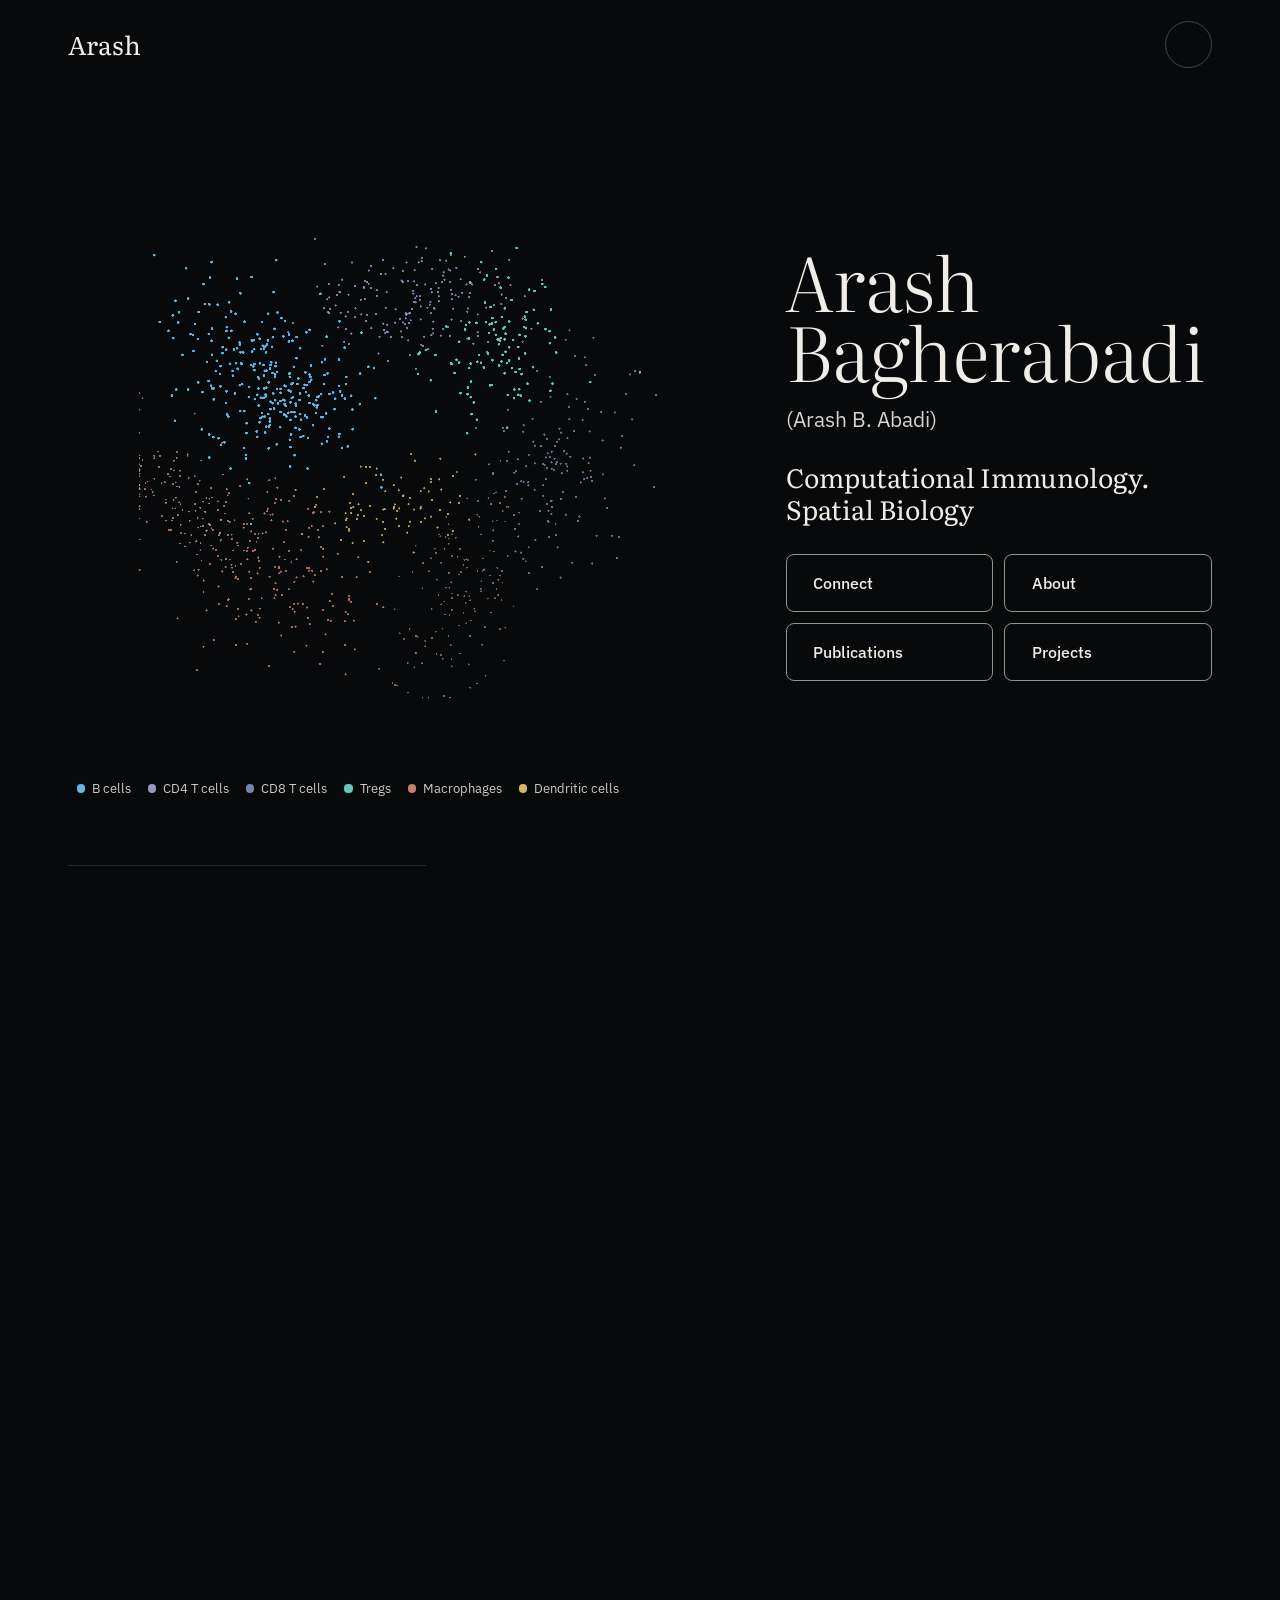
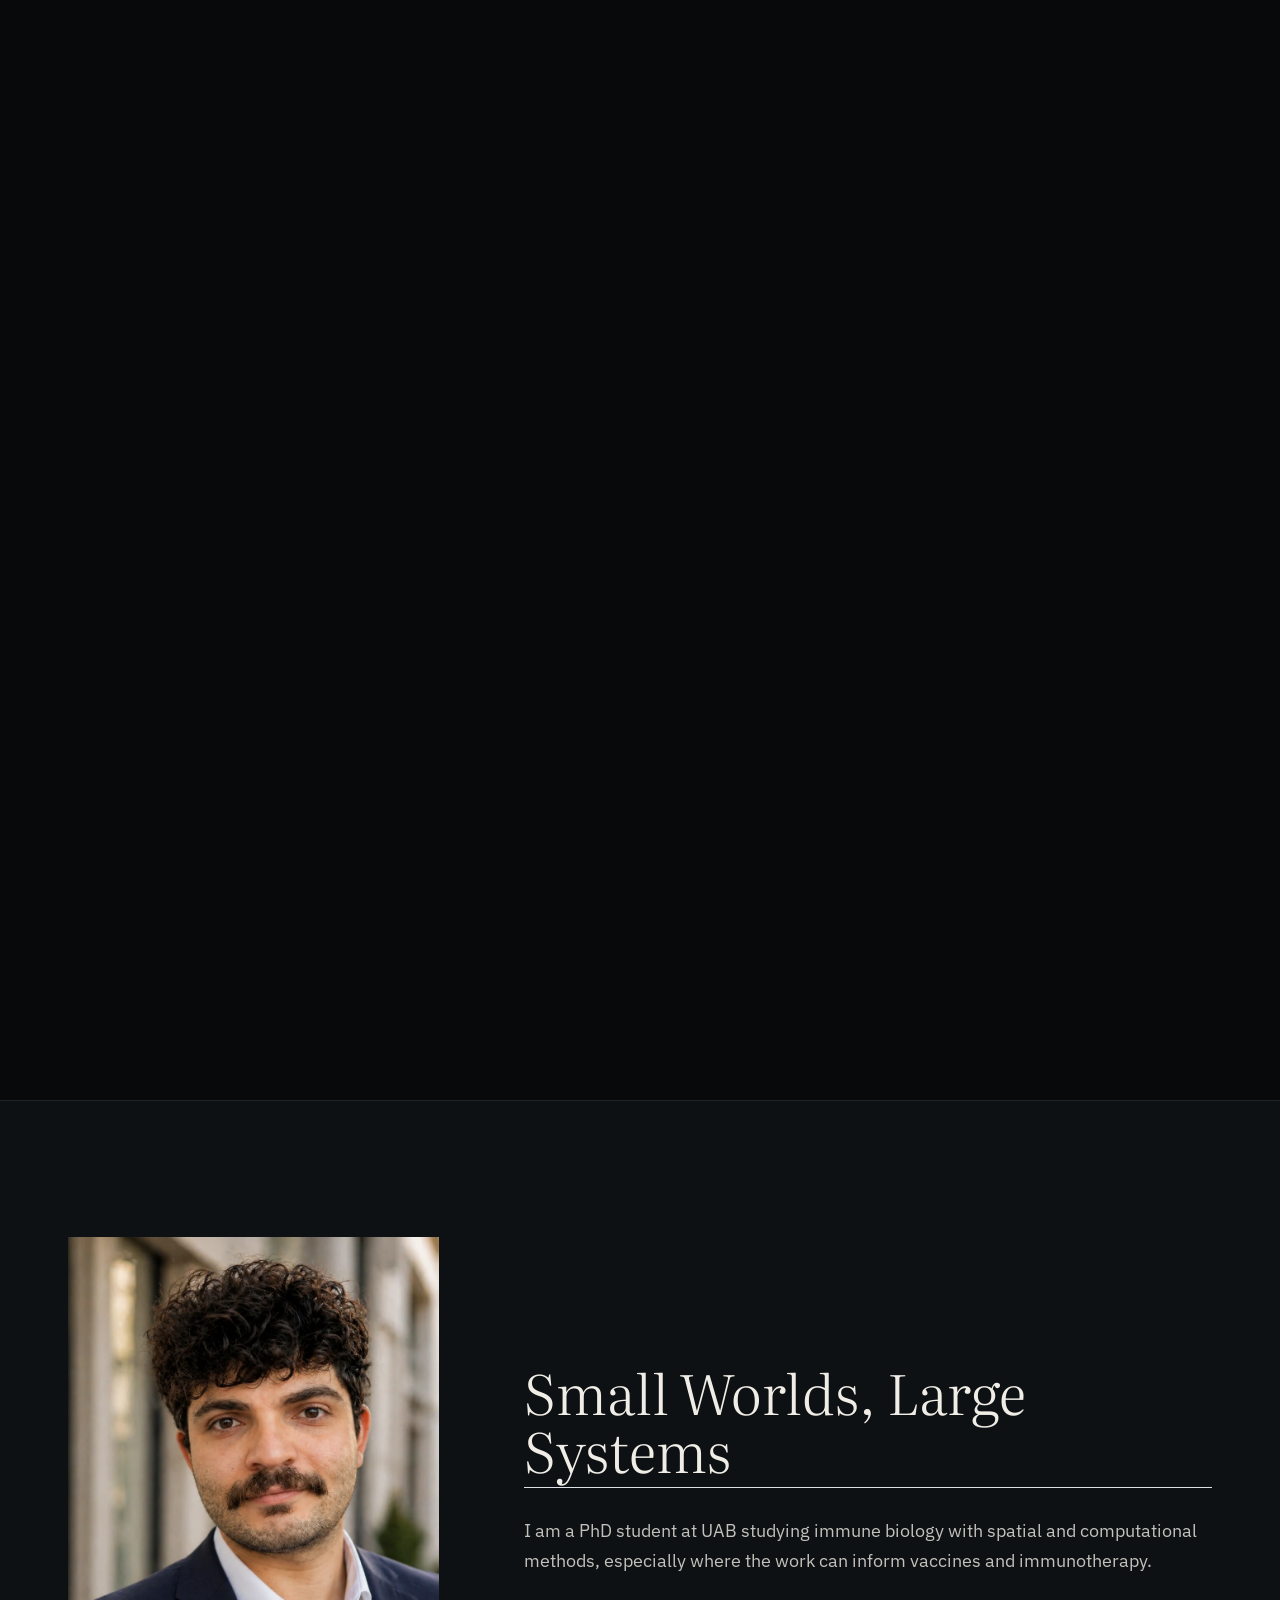
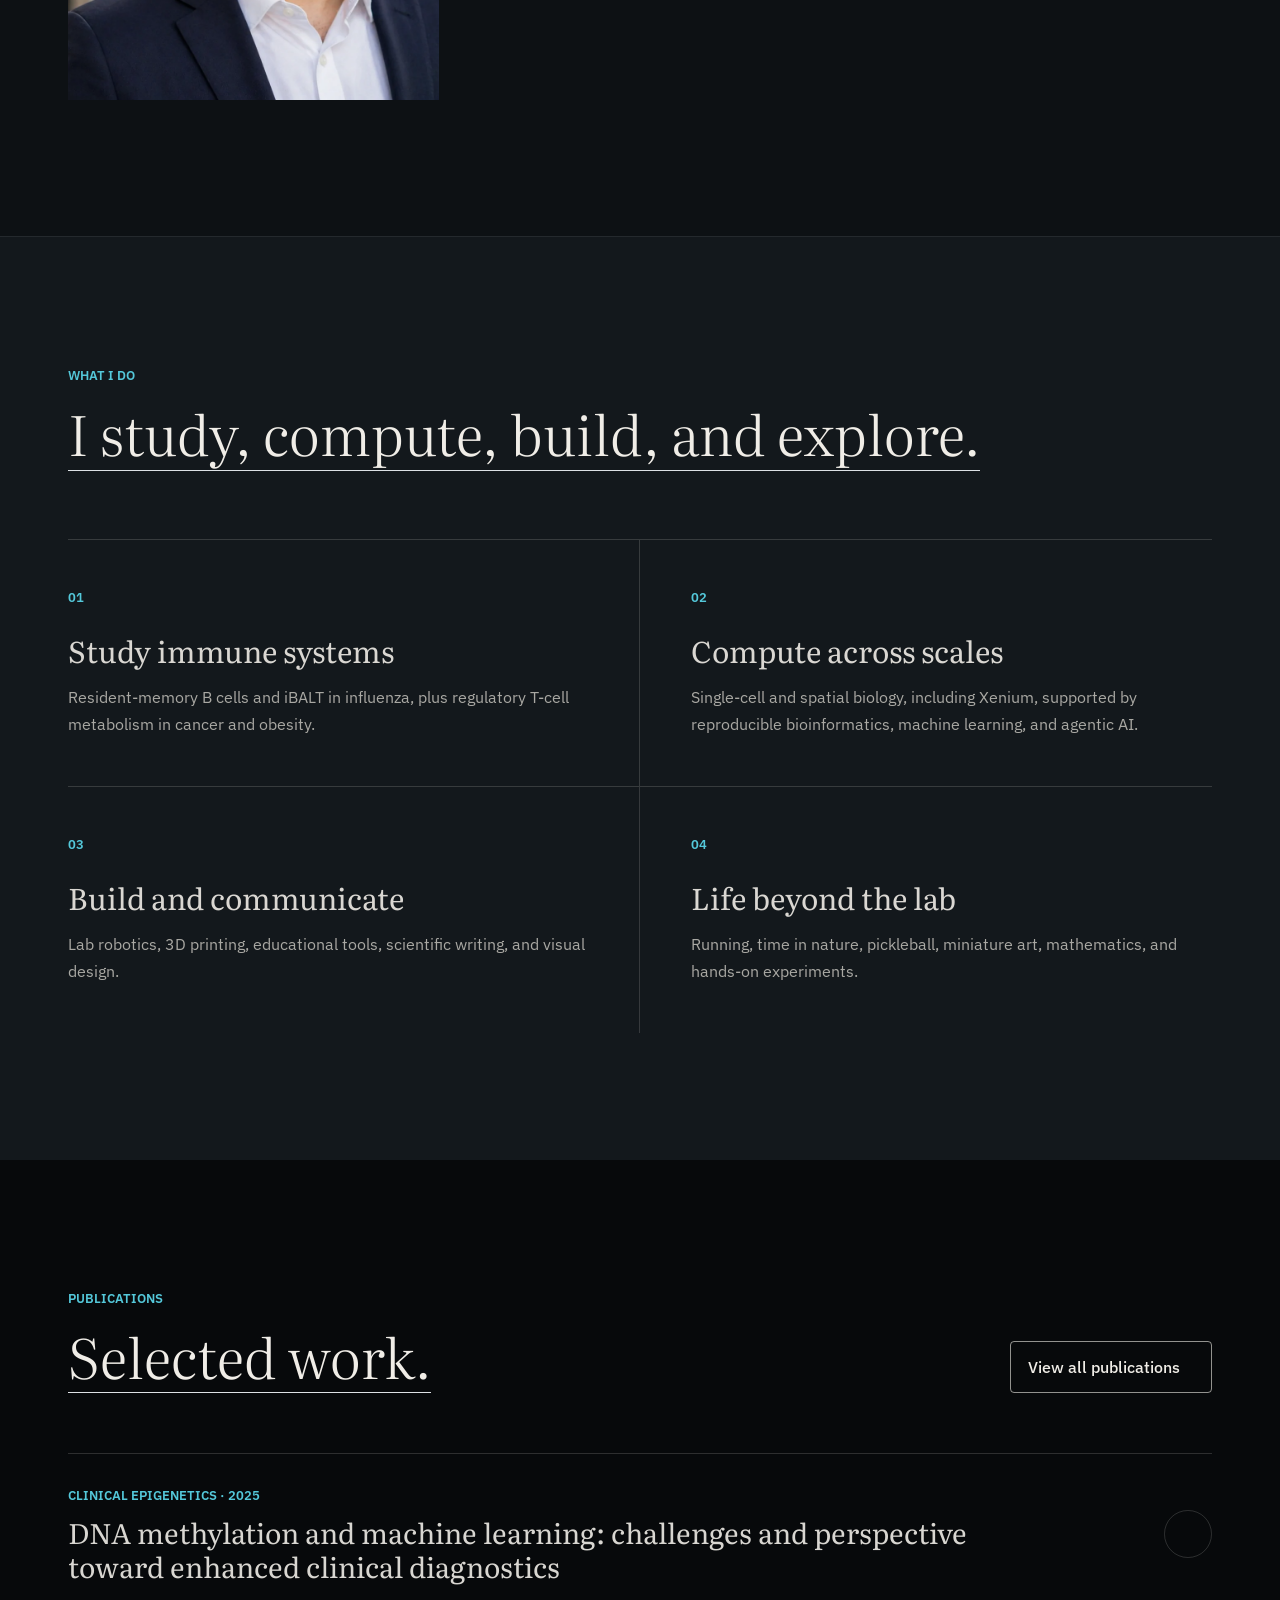
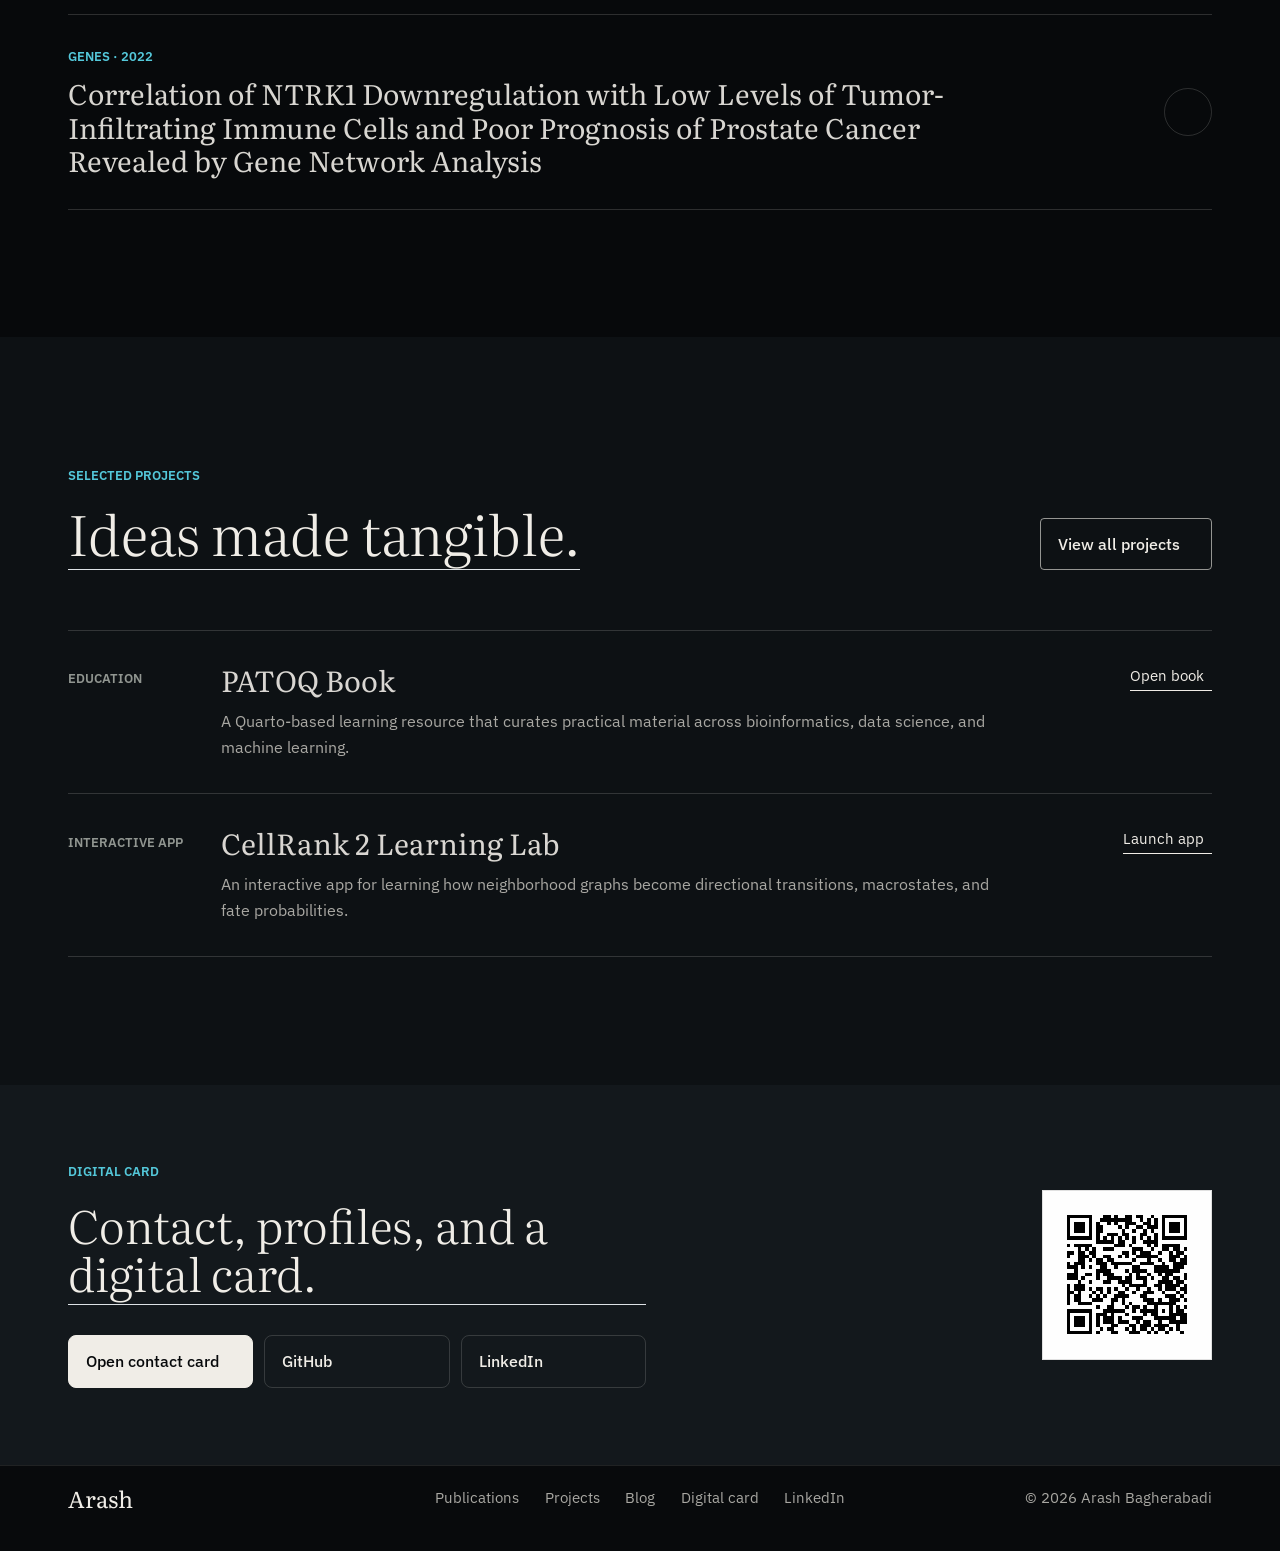
==== commit 633bf6cb: "3d added" ====
--- a/docs/index.html
+++ b/docs/index.html
@@ -140,7 +140,7 @@
 <link rel="alternate" type="text/plain" href="./llms.txt" title="LLM site summary">
 
 <header class="site-header" data-site-header="">
-  <a class="site-wordmark no-external" href="index.html" target="_self" aria-label="Arash Bagherabadi home">AB</a>
+  <a class="site-wordmark no-external" href="index.html" target="_self" aria-label="Arash Bagherabadi home">Arash</a>
   <div class="site-header-actions">
     <button class="site-menu-button" type="button" aria-expanded="false" aria-controls="site-menu" aria-label="Open navigation" title="Menu">
       <i class="bi bi-list" aria-hidden="true"></i>
@@ -196,7 +196,7 @@
   <section class="hero" data-spatial-intro="" aria-labelledby="hero-title">
     <div class="hero-sticky">
       <div class="hero-visual">
-        <div class="hero-cell-stage" data-hero-cells="" role="img" aria-label="Animated immune cell populations reorganizing into an abstract iBALT-inspired spatial pattern"></div>
+        <div class="hero-cell-stage" data-hero-cells="" role="img" aria-label="Animated immune cell populations reorganizing from cell states into an abstract layered tissue volume"></div>
 
         <div class="cell-legend" aria-label="Immune cell populations">
           <span><i class="legend-swatch legend-b-cell" aria-hidden="true"></i>B cells</span>
@@ -380,7 +380,7 @@
 
 </main> <!-- /main -->
 <footer class="site-footer">
-  <a class="site-footer-mark no-external" href="index.html" target="_self">AB</a>
+  <a class="site-footer-mark no-external" href="index.html" target="_self">Arash</a>
   <nav aria-label="Footer navigation">
     <a class="no-external" href="index.html#publications" target="_self">Publications</a>
     <a class="no-external" href="index.html#projects" target="_self">Projects</a>
@@ -466,7 +466,7 @@
 </script>
 <script type="module">
   if (document.querySelector('[data-hero-cells]')) {
-    import('./assets/hero-cells.js');
+    import('./assets/hero-cells.js?v=20260812-volume-3');
   }
 </script>
 <script id="quarto-html-after-body" type="application/javascript">
--- a/docs/styles.css
+++ b/docs/styles.css
@@ -1,4 +1,4 @@
-@import url('https://fonts.googleapis.com/css2?family=DM+Sans:wght@400;500;600&family=Newsreader:opsz,wght@6..72,300;6..72,400;6..72,500&display=swap');
+@import url('https://fonts.googleapis.com/css2?family=IBM+Plex+Sans:wght@400;500;600&family=Literata:opsz,wght@7..72,300;7..72,400;7..72,500&display=swap');
 
 :root {
   --ink: #080a0c;
@@ -10,8 +10,8 @@
   --cyan: #55c9db;
   --coral: #d77b5e;
   --green: #8fcf9a;
-  --serif: 'Newsreader', Georgia, 'Times New Roman', serif;
-  --sans: 'DM Sans', -apple-system, BlinkMacSystemFont, 'Segoe UI', sans-serif;
+  --serif: 'Literata', Georgia, 'Times New Roman', serif;
+  --sans: 'IBM Plex Sans', -apple-system, BlinkMacSystemFont, 'Segoe UI', sans-serif;
 }
 
 * {
@@ -252,7 +252,7 @@
 
 .hero {
   background: var(--ink);
-  min-height: 240svh;
+  min-height: 300svh;
   position: relative;
 }
 
@@ -1067,6 +1067,21 @@
   margin-top: 2rem;
 }
 
+.digital-card-home-action {
+  grid-column: 1 / -1;
+  justify-content: space-between;
+}
+
+.digital-card-home-label {
+  align-items: center;
+  display: inline-flex;
+  gap: 0.6rem;
+}
+
+.digital-card-home-label i {
+  color: var(--cyan);
+}
+
 .outline-action {
   border: 1px solid var(--line-dark);
   color: var(--text);
@@ -1648,7 +1663,7 @@
   }
 
   .hero {
-    min-height: 190svh;
+    min-height: 240svh;
   }
 
   .hero-sticky {
@@ -1930,7 +1945,7 @@
   }
 
   .hero {
-    min-height: 175svh;
+    min-height: 220svh;
   }
 
   .hero-sticky {
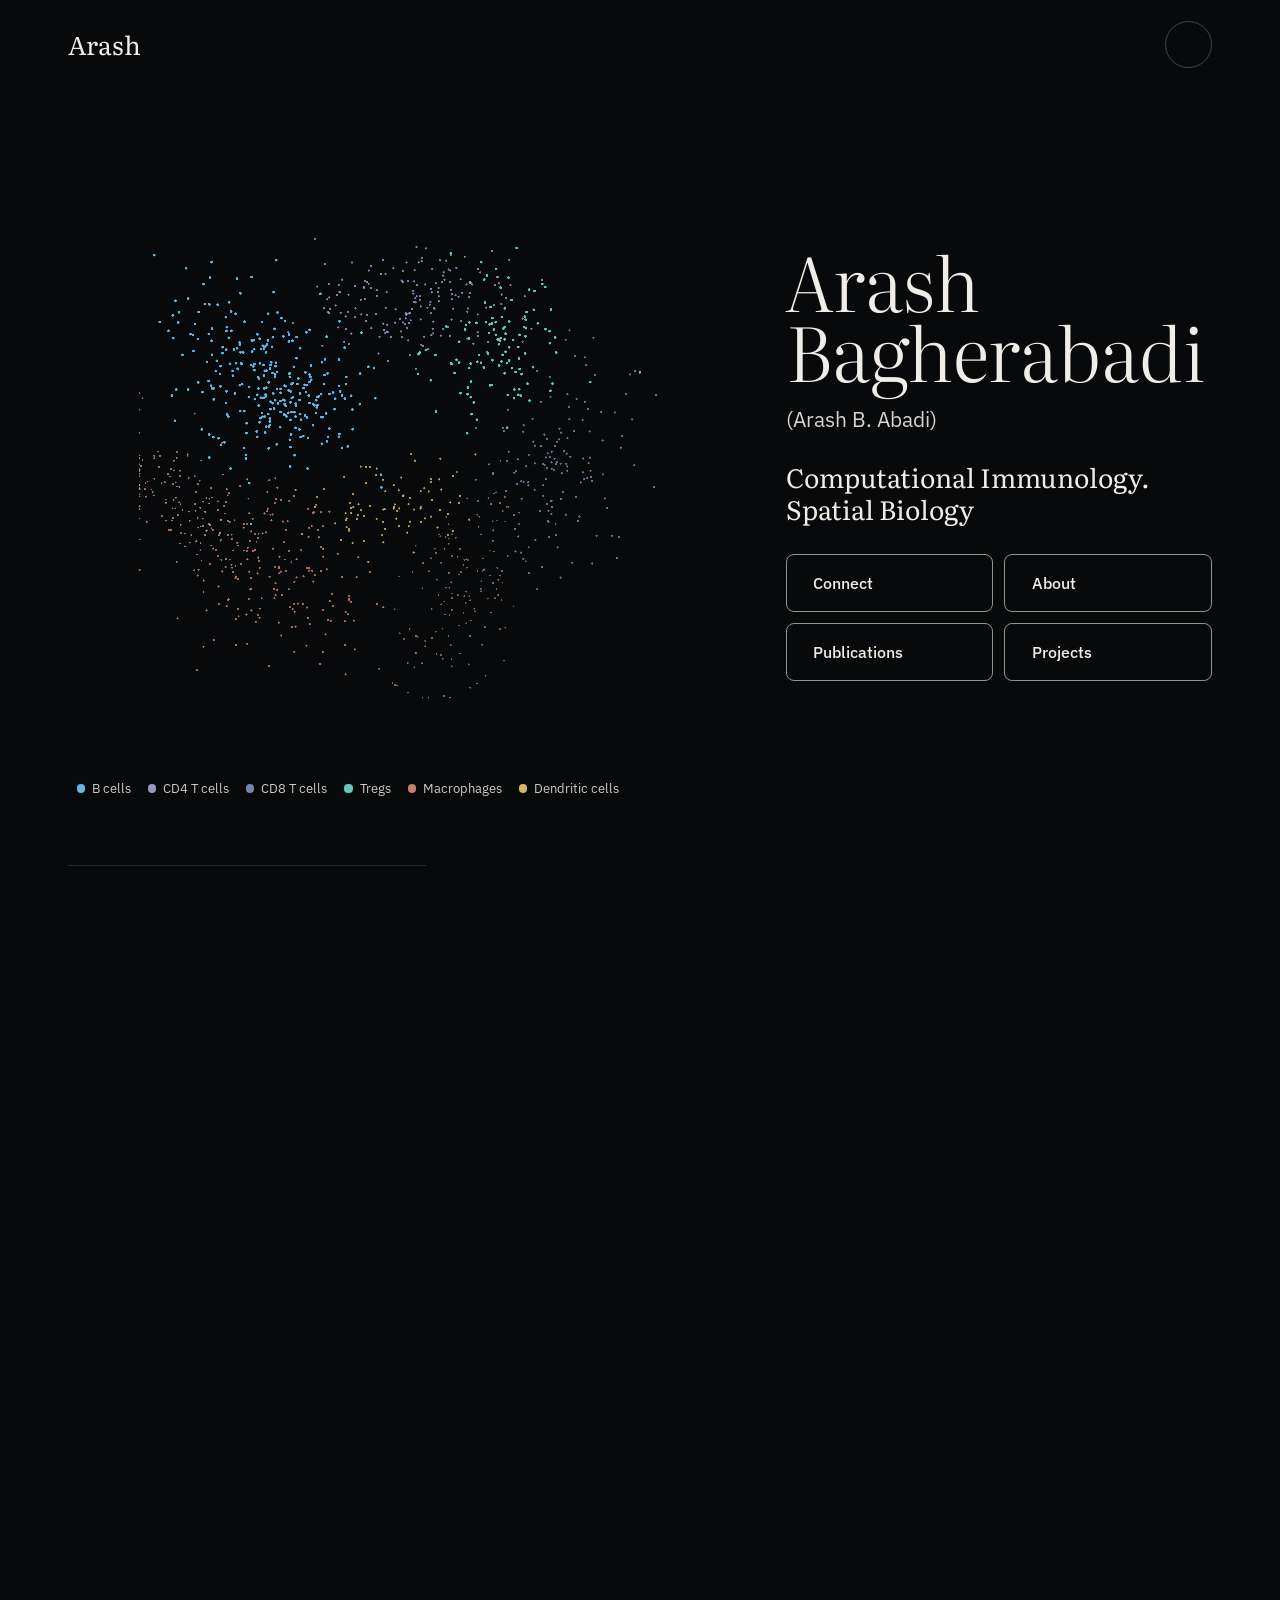
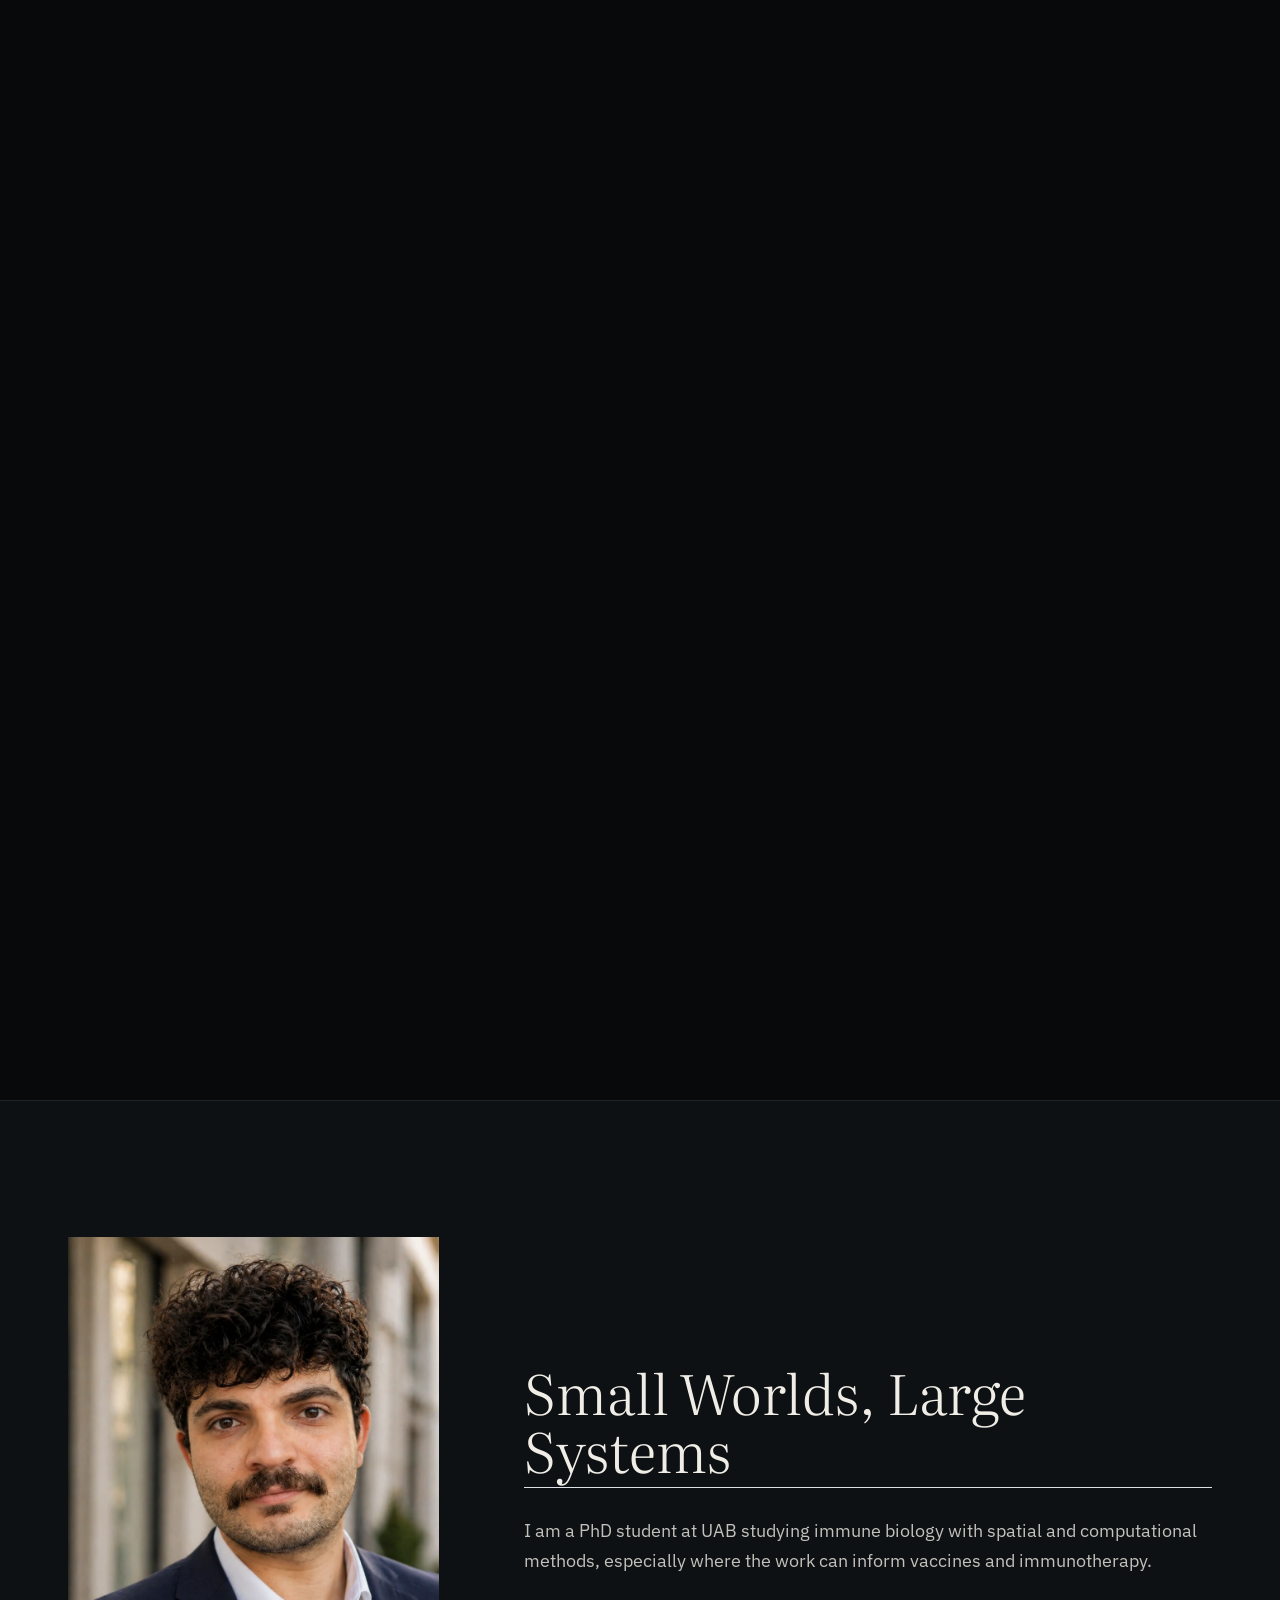
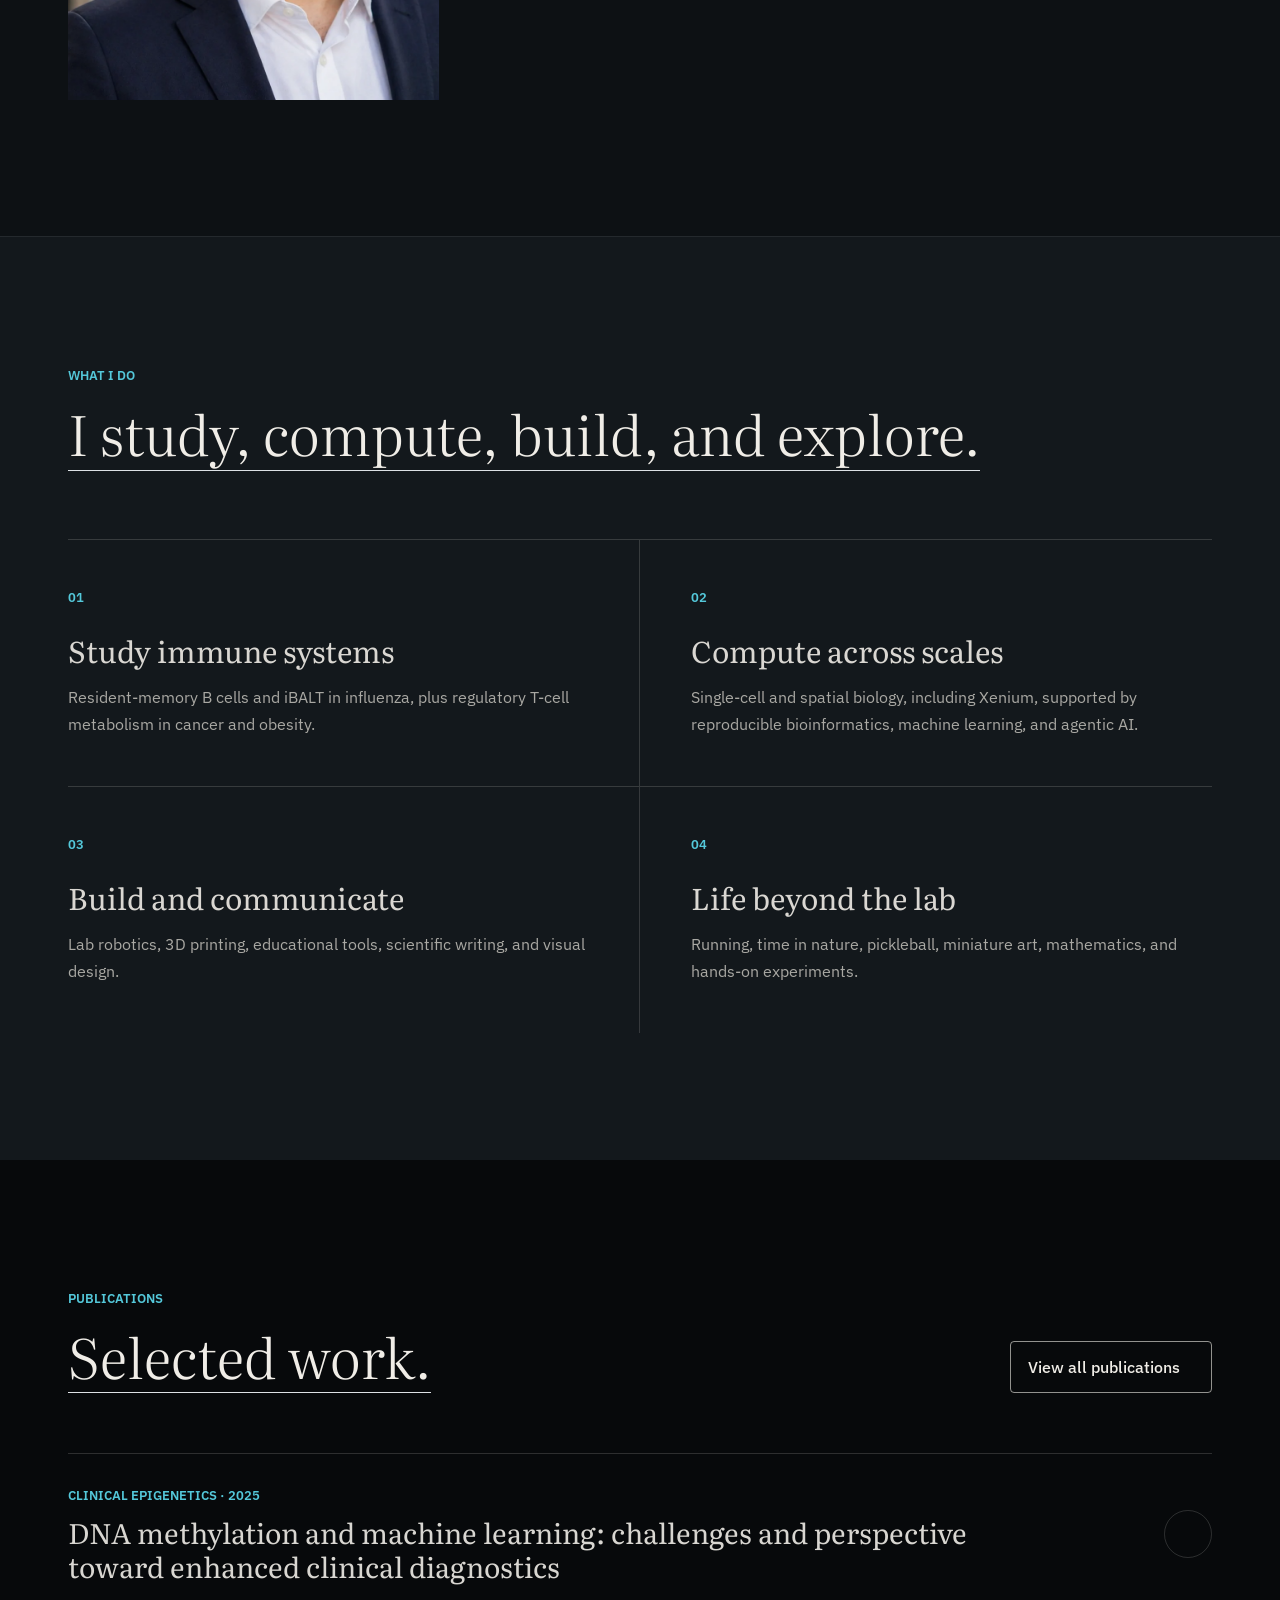
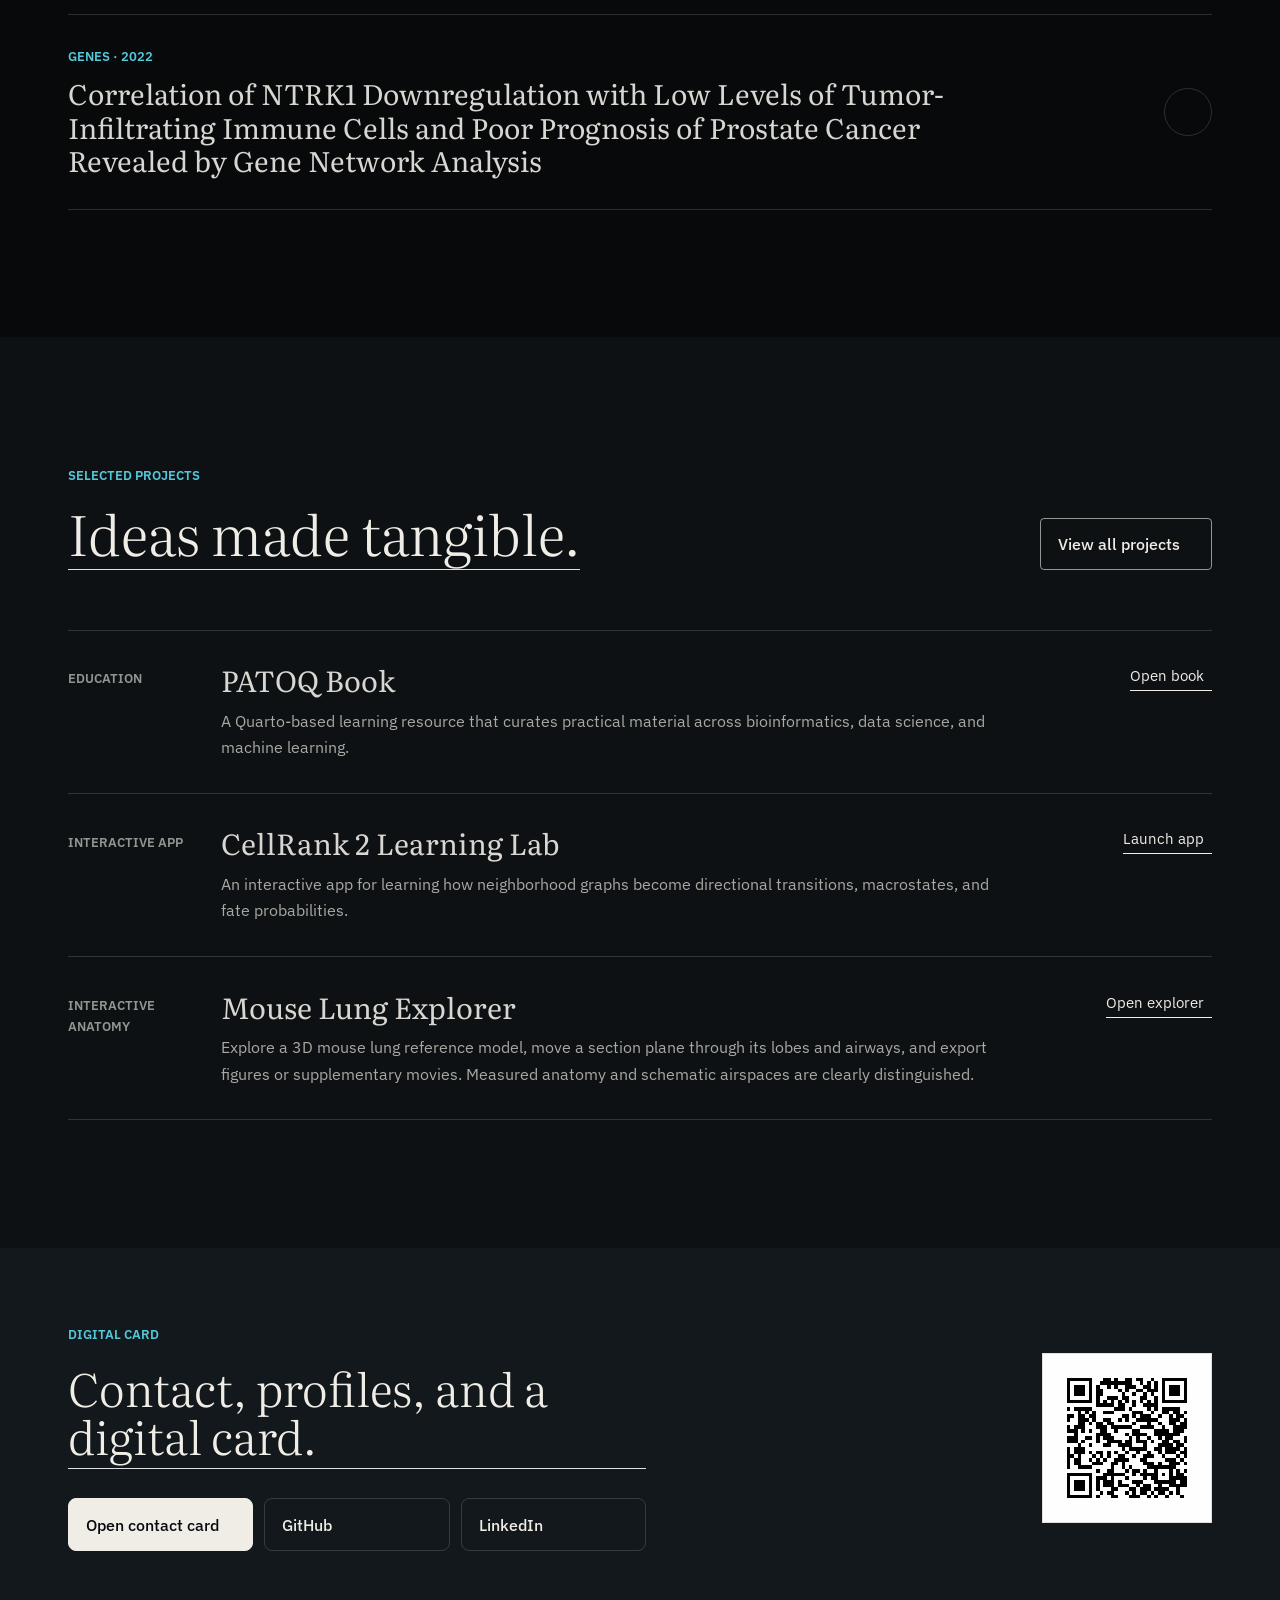
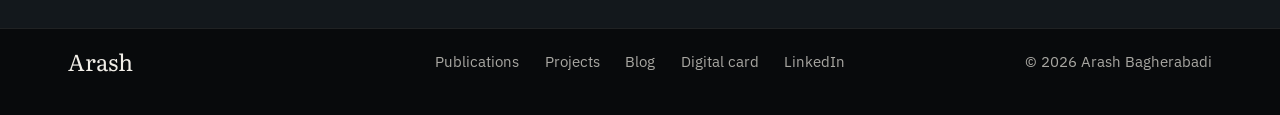
==== commit 4f1e4f82: "Feature Mouse Lung Explorer on projects pages" ====
--- a/docs/index.html
+++ b/docs/index.html
@@ -30,6 +30,7 @@
 <script src="site_libs/quarto-search/fuse.min.js"></script>
 <script src="site_libs/quarto-search/quarto-search.js"></script>
 <meta name="quarto:offset" content="./">
+<link href="./images/favicon.svg" rel="icon" type="image/svg+xml">
 <script src="site_libs/quarto-html/quarto.js" type="module"></script>
 <script src="site_libs/quarto-html/tabsets/tabsets.js" type="module"></script>
 <script src="site_libs/quarto-html/popper.min.js"></script>
@@ -342,6 +343,14 @@
           </div>
           <a class="project-link" href="https://arashabadi.github.io/cellrank2-learning-lab/">Launch app <i class="bi bi-arrow-up-right" aria-hidden="true"></i></a>
         </article>
+        <article class="project-row">
+          <p class="project-kind">Interactive anatomy</p>
+          <div class="project-copy">
+            <h3>Mouse Lung Explorer</h3>
+            <p>Explore a 3D mouse lung reference model, move a section plane through its lobes and airways, and export figures or supplementary movies. Measured anatomy and schematic airspaces are clearly distinguished.</p>
+          </div>
+          <a class="project-link" href="https://arashabadi.github.io/mouse-lung-explorer/">Open explorer <i class="bi bi-arrow-up-right" aria-hidden="true"></i></a>
+        </article>
       </div>
     </div>
   </section>
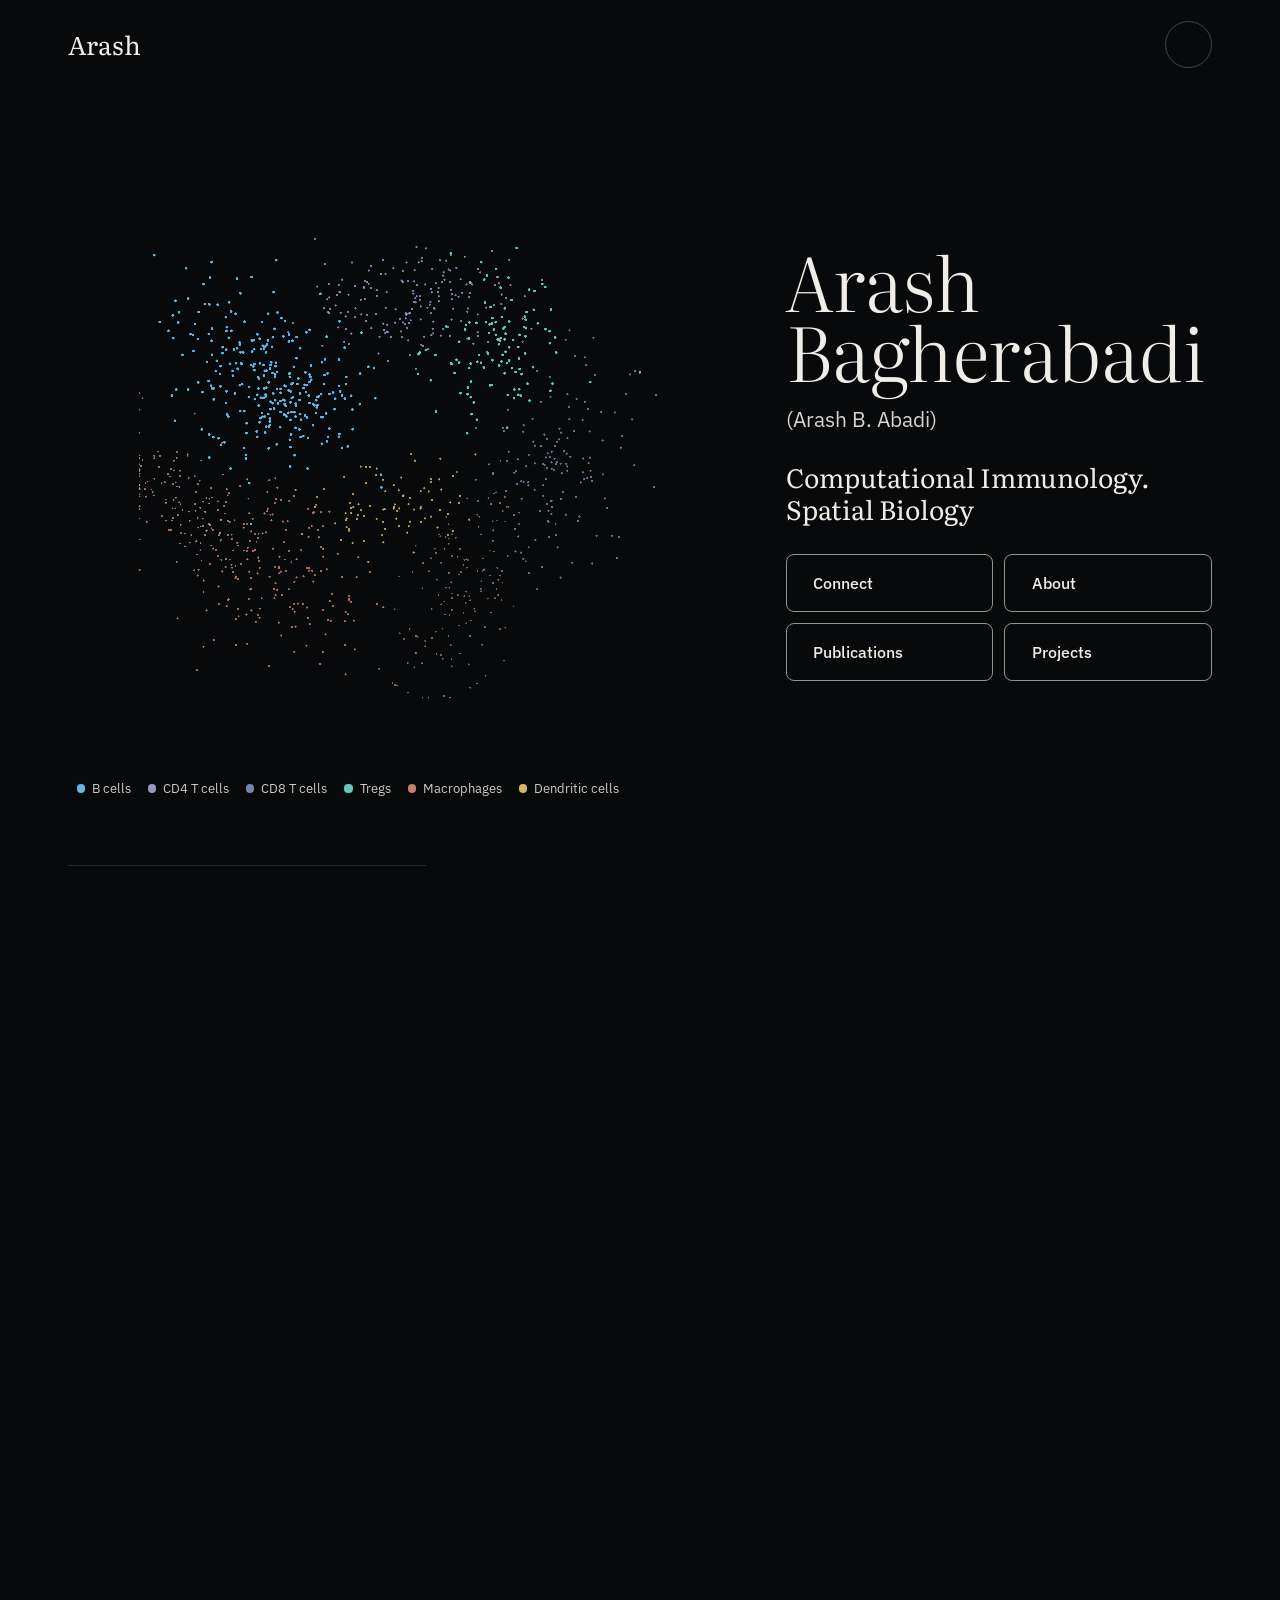
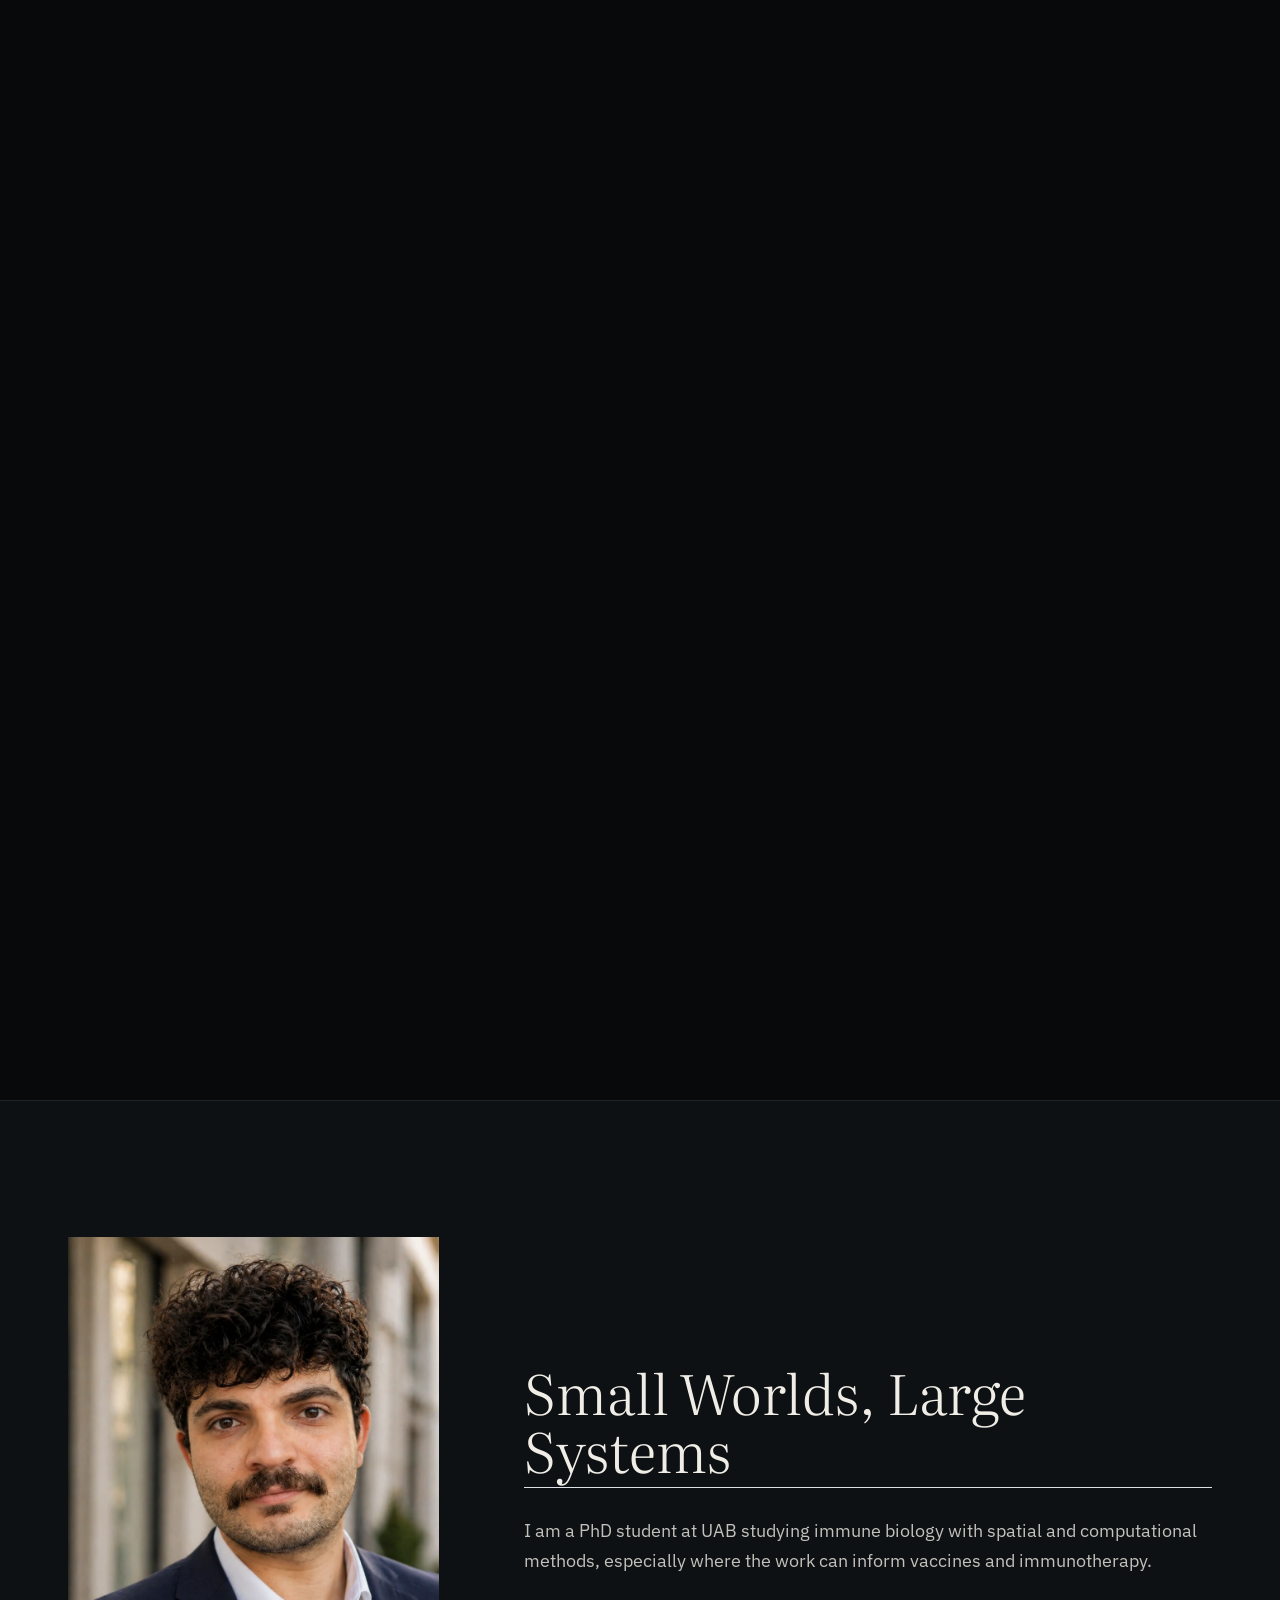
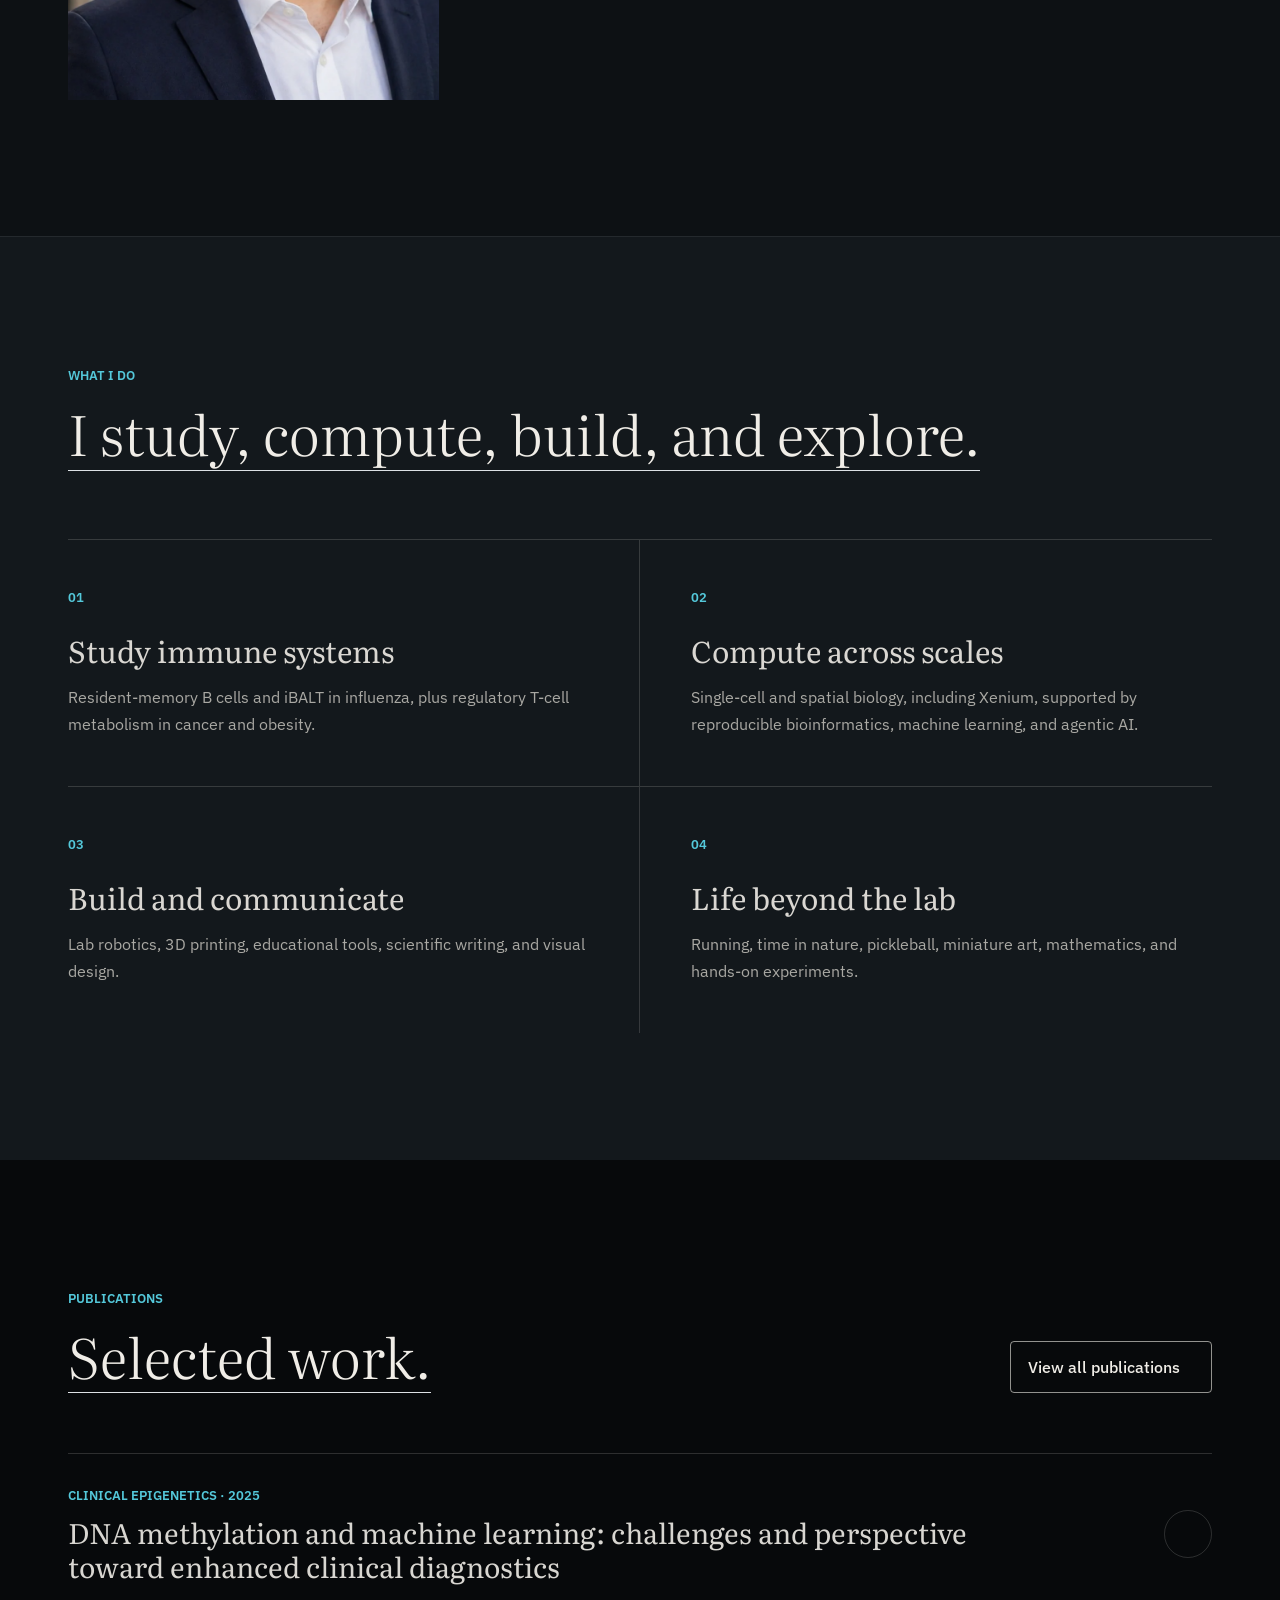
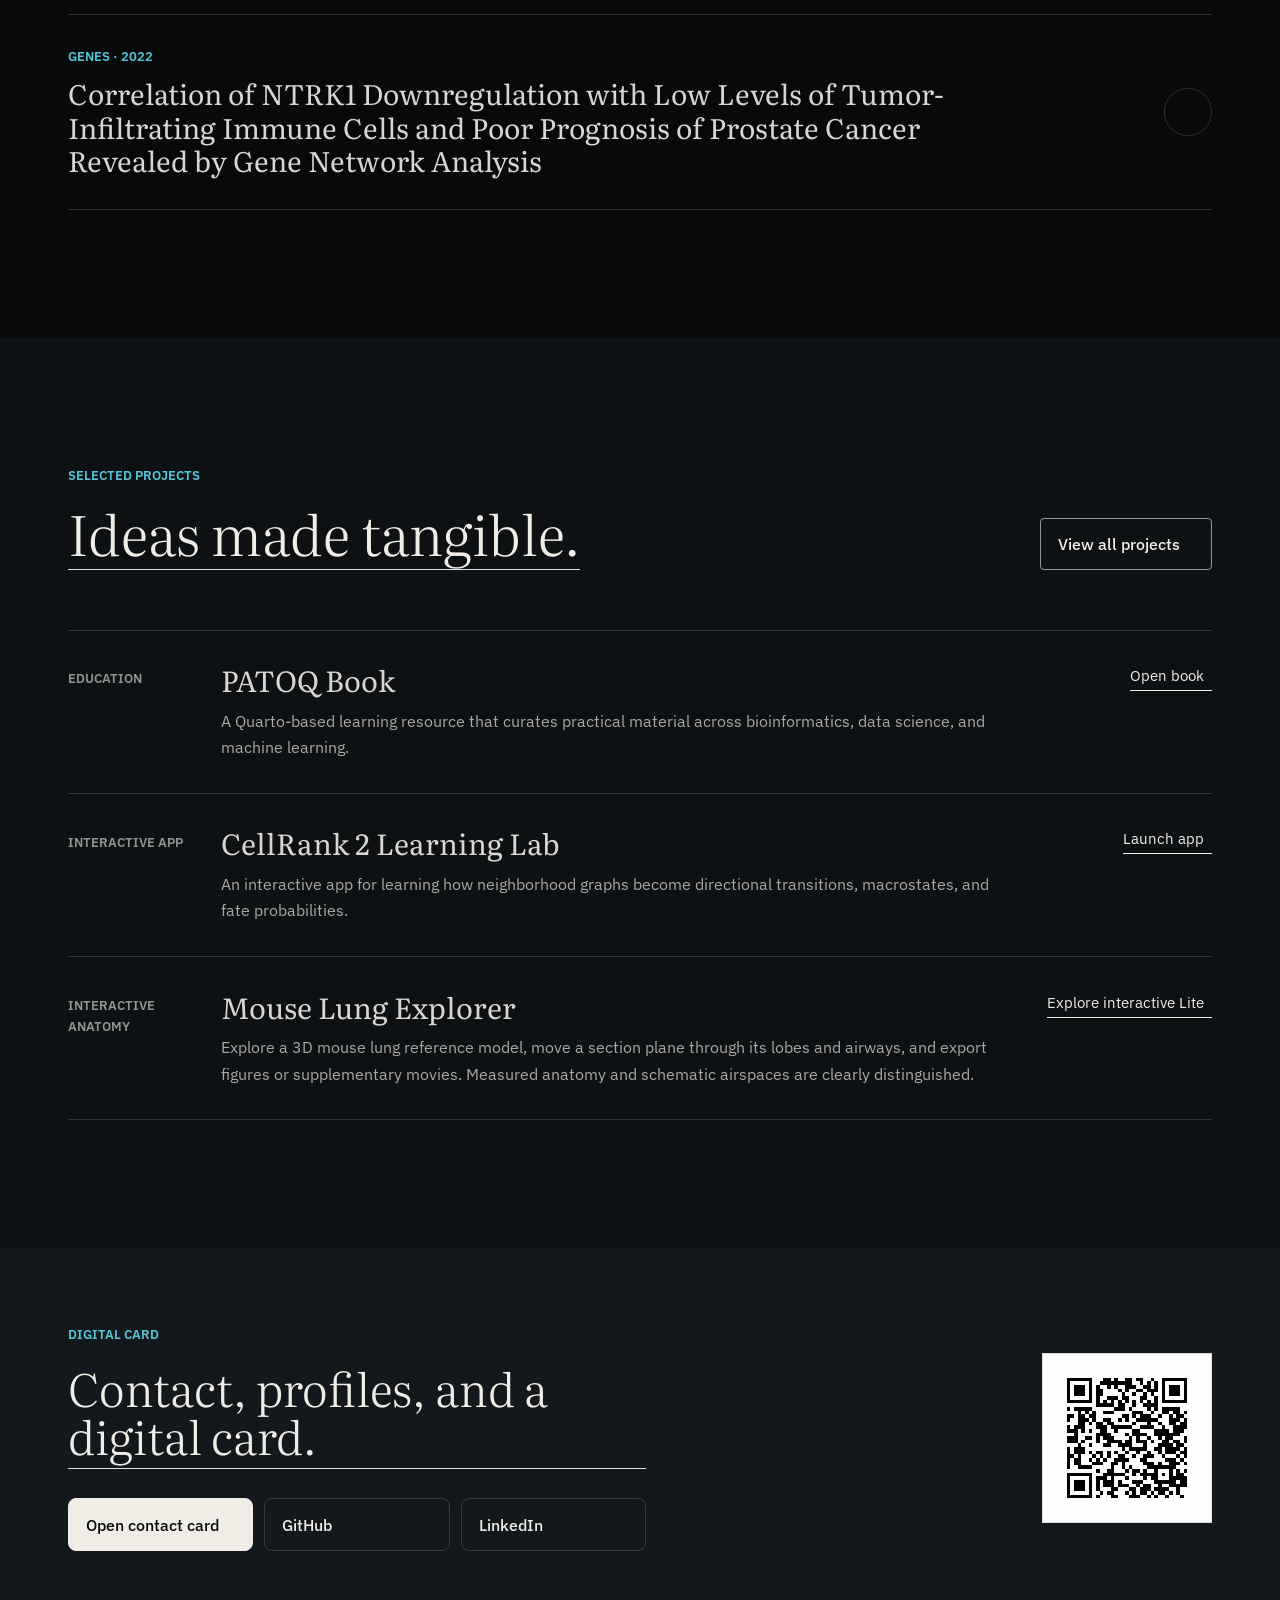
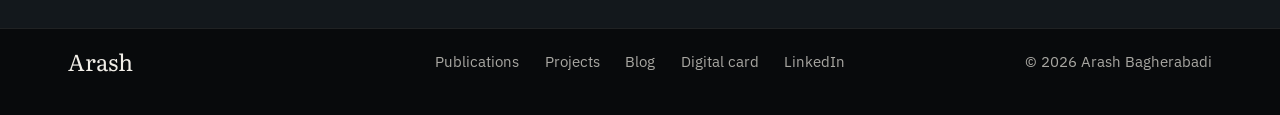
==== commit f92ac91f: "Link lightweight lung viewer from public site" ====
--- a/docs/index.html
+++ b/docs/index.html
@@ -349,7 +349,7 @@
             <h3>Mouse Lung Explorer</h3>
             <p>Explore a 3D mouse lung reference model, move a section plane through its lobes and airways, and export figures or supplementary movies. Measured anatomy and schematic airspaces are clearly distinguished.</p>
           </div>
-          <a class="project-link" href="https://arashabadi.github.io/mouse-lung-explorer/">Open explorer <i class="bi bi-arrow-up-right" aria-hidden="true"></i></a>
+          <a class="project-link" href="https://arashabadi.github.io/mouse-lung-explorer/viewer/mouse_lung_v3.1_lite.html">Explore interactive Lite <i class="bi bi-arrow-up-right" aria-hidden="true"></i></a>
         </article>
       </div>
     </div>
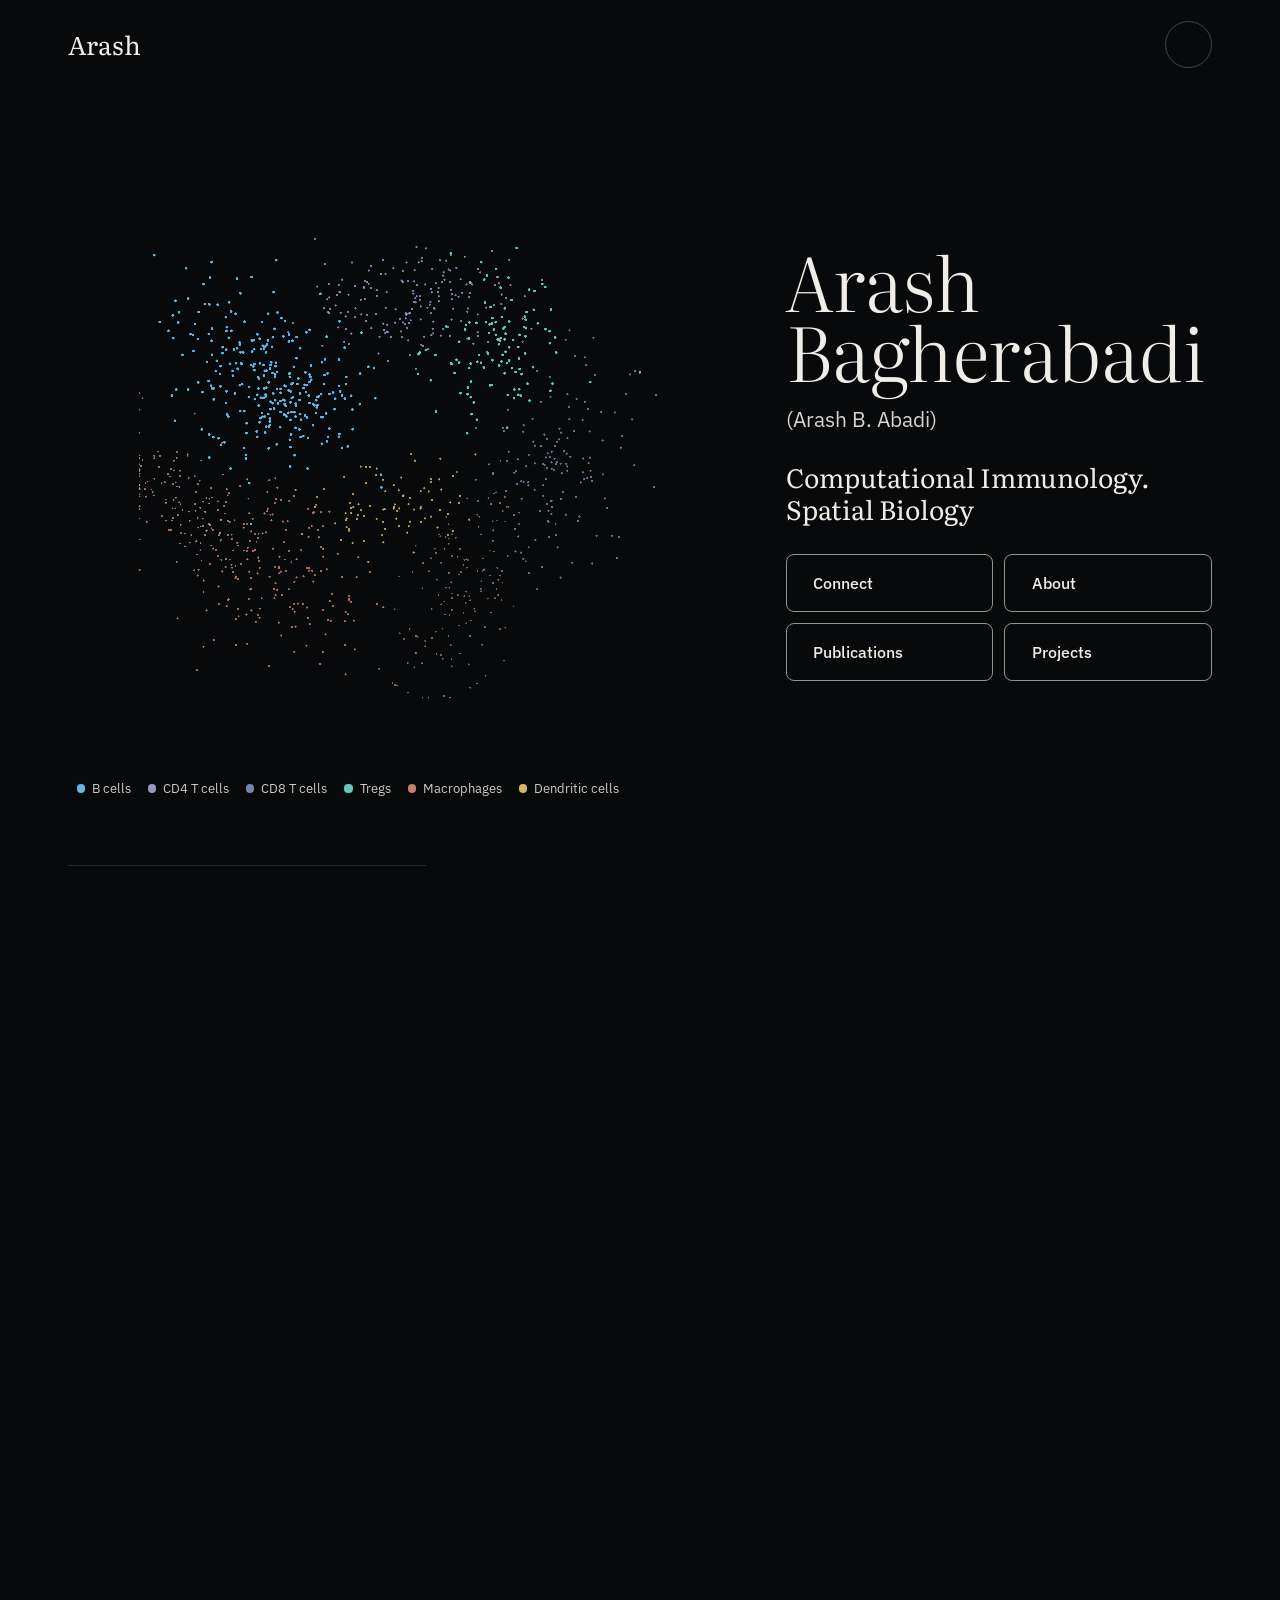
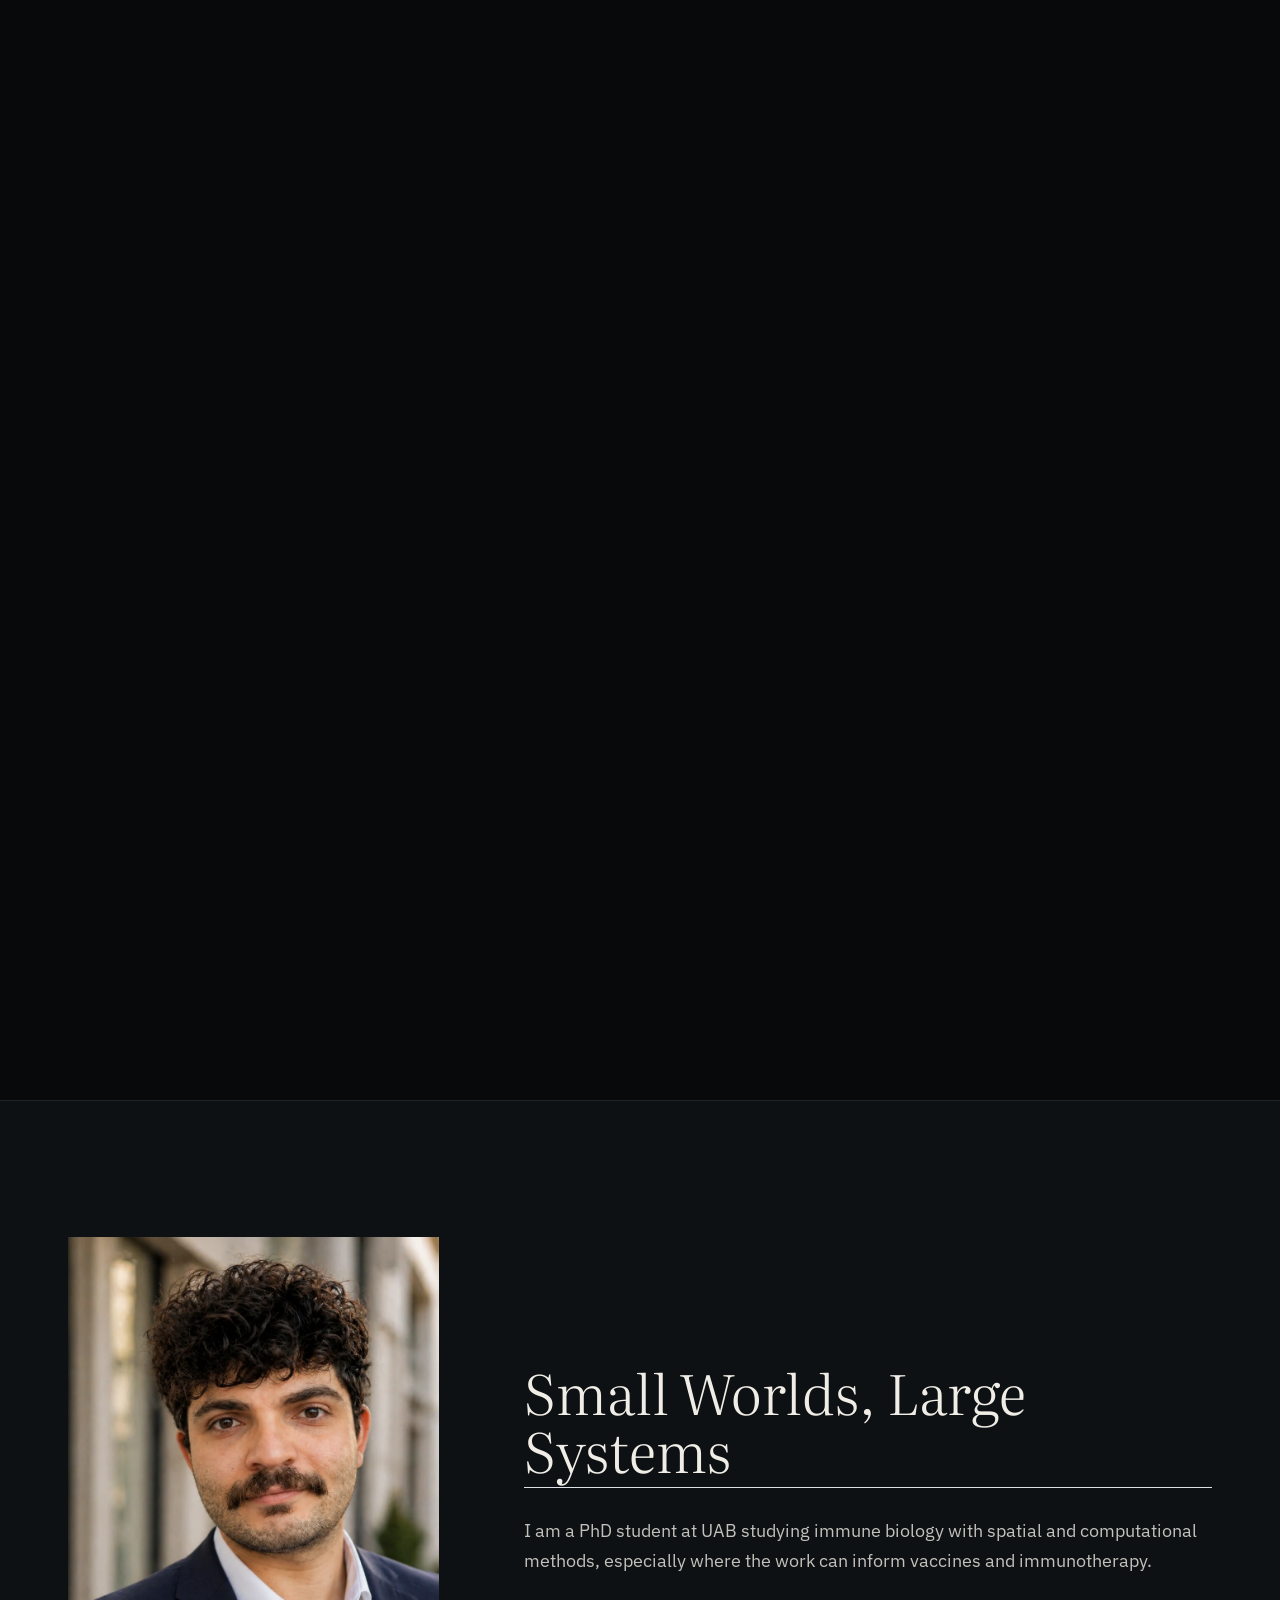
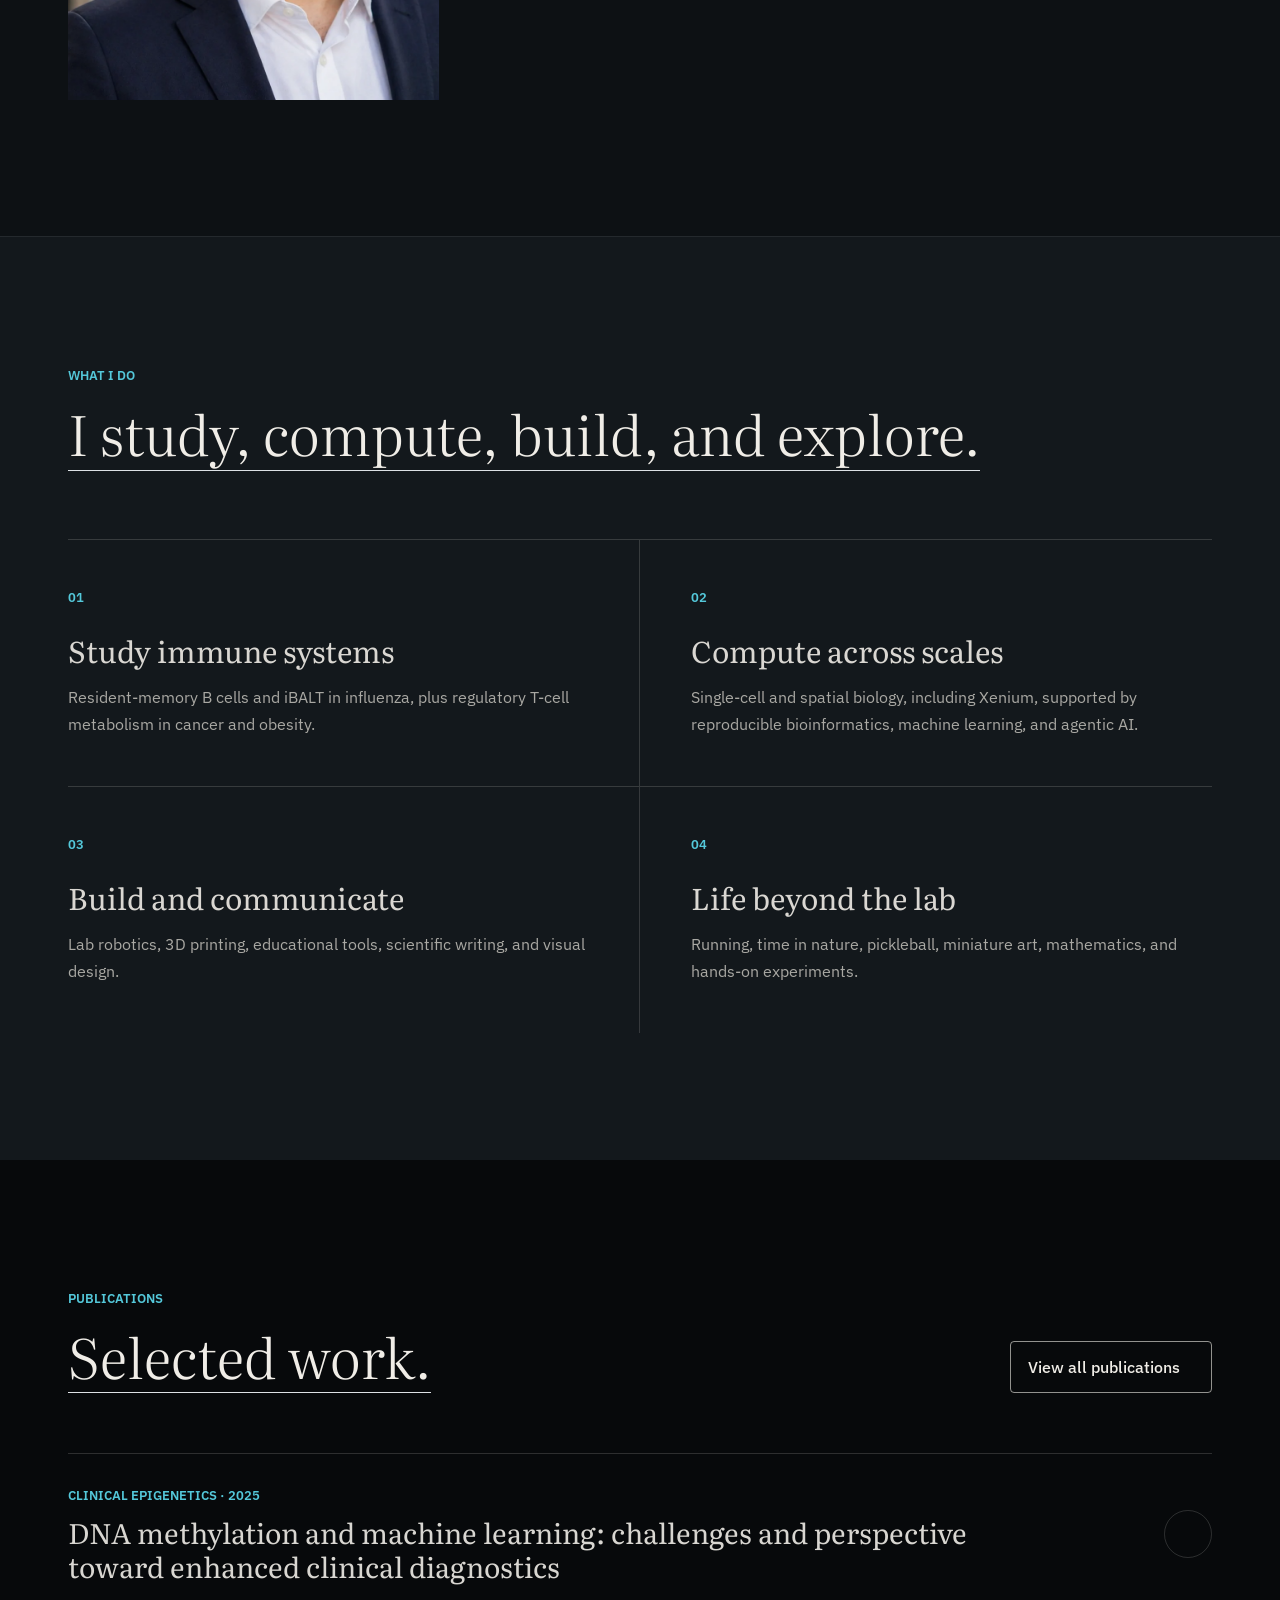
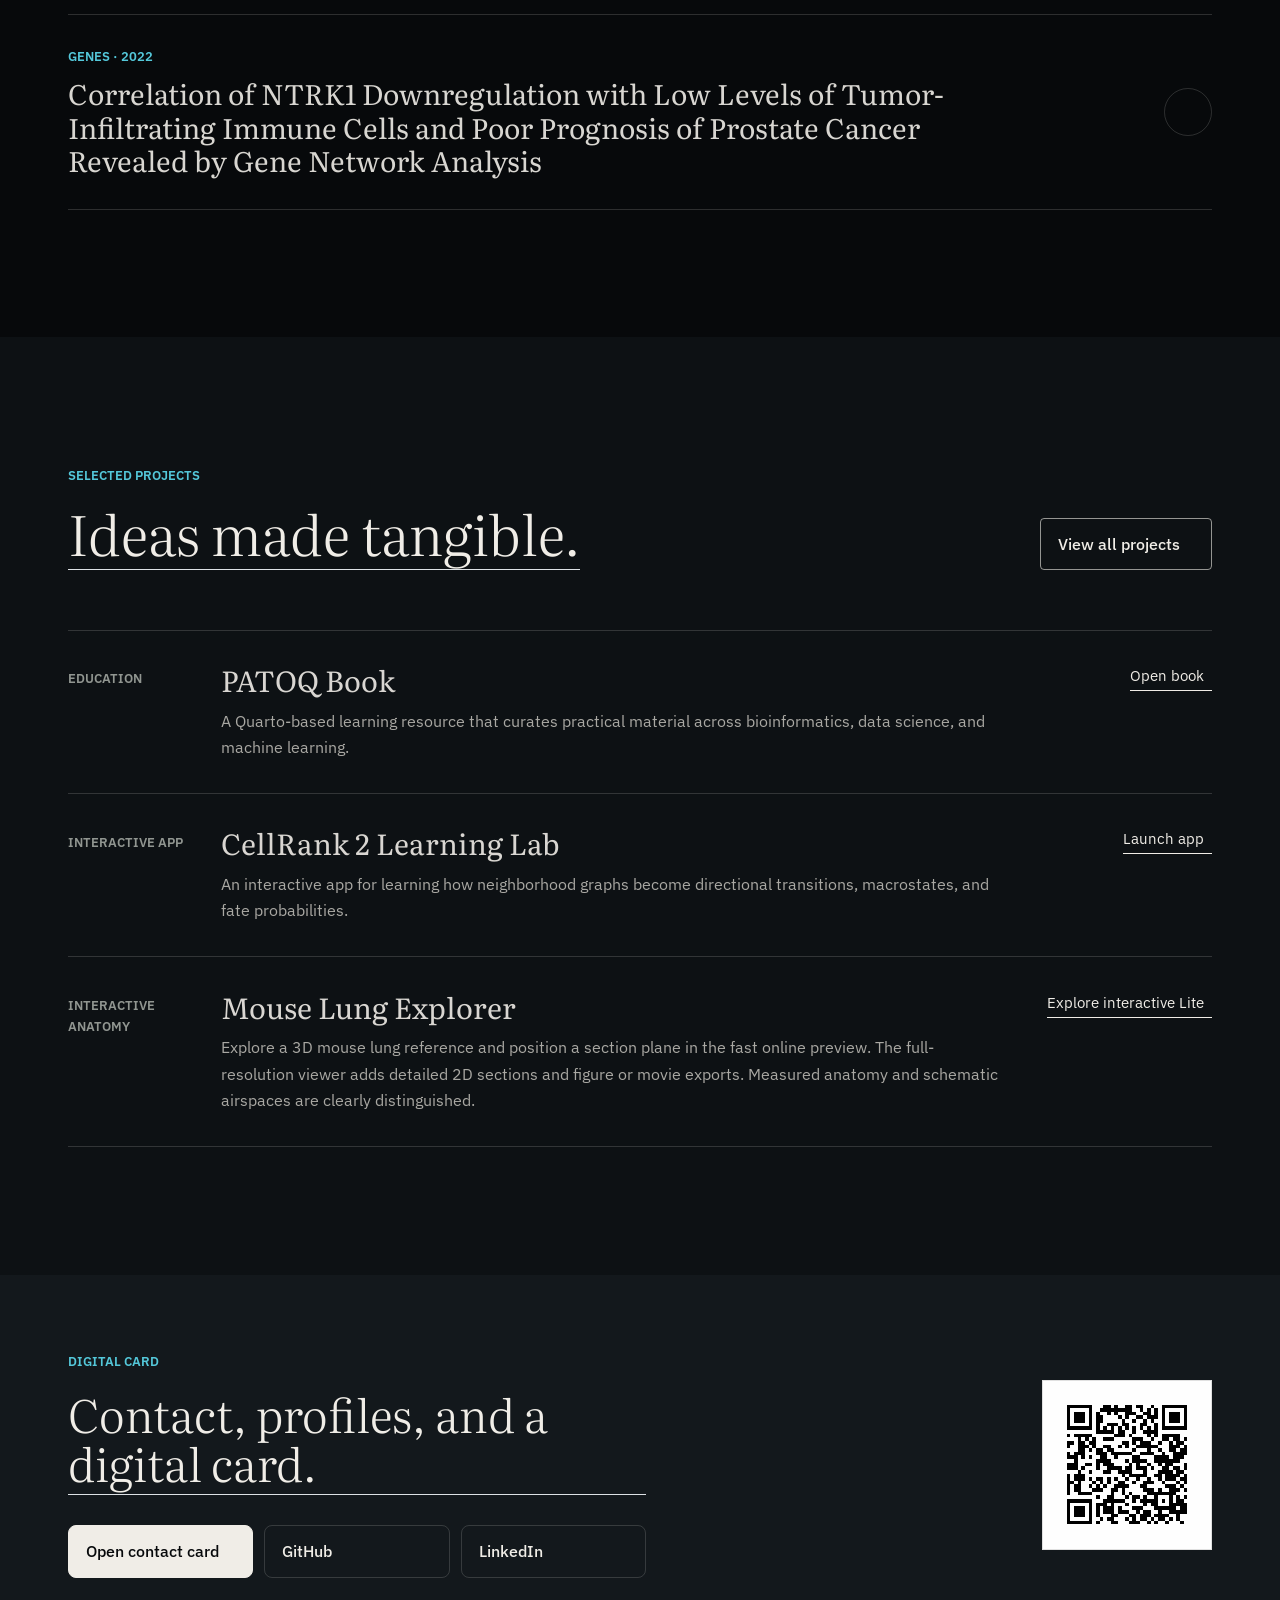
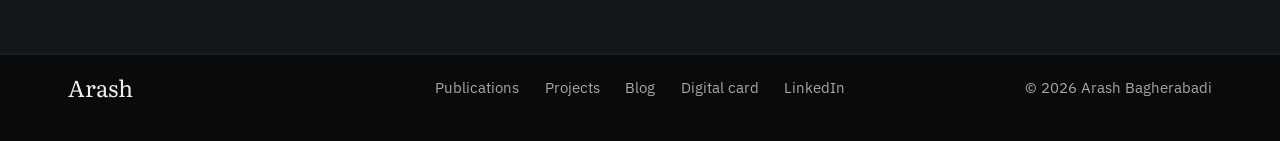
==== commit 78f31e10: "Clarify Lite versus full lung viewer capabilities" ====
--- a/docs/index.html
+++ b/docs/index.html
@@ -347,7 +347,7 @@
           <p class="project-kind">Interactive anatomy</p>
           <div class="project-copy">
             <h3>Mouse Lung Explorer</h3>
-            <p>Explore a 3D mouse lung reference model, move a section plane through its lobes and airways, and export figures or supplementary movies. Measured anatomy and schematic airspaces are clearly distinguished.</p>
+            <p>Explore a 3D mouse lung reference and position a section plane in the fast online preview. The full-resolution viewer adds detailed 2D sections and figure or movie exports. Measured anatomy and schematic airspaces are clearly distinguished.</p>
           </div>
           <a class="project-link" href="https://arashabadi.github.io/mouse-lung-explorer/viewer/mouse_lung_v3.1_lite.html">Explore interactive Lite <i class="bi bi-arrow-up-right" aria-hidden="true"></i></a>
         </article>
